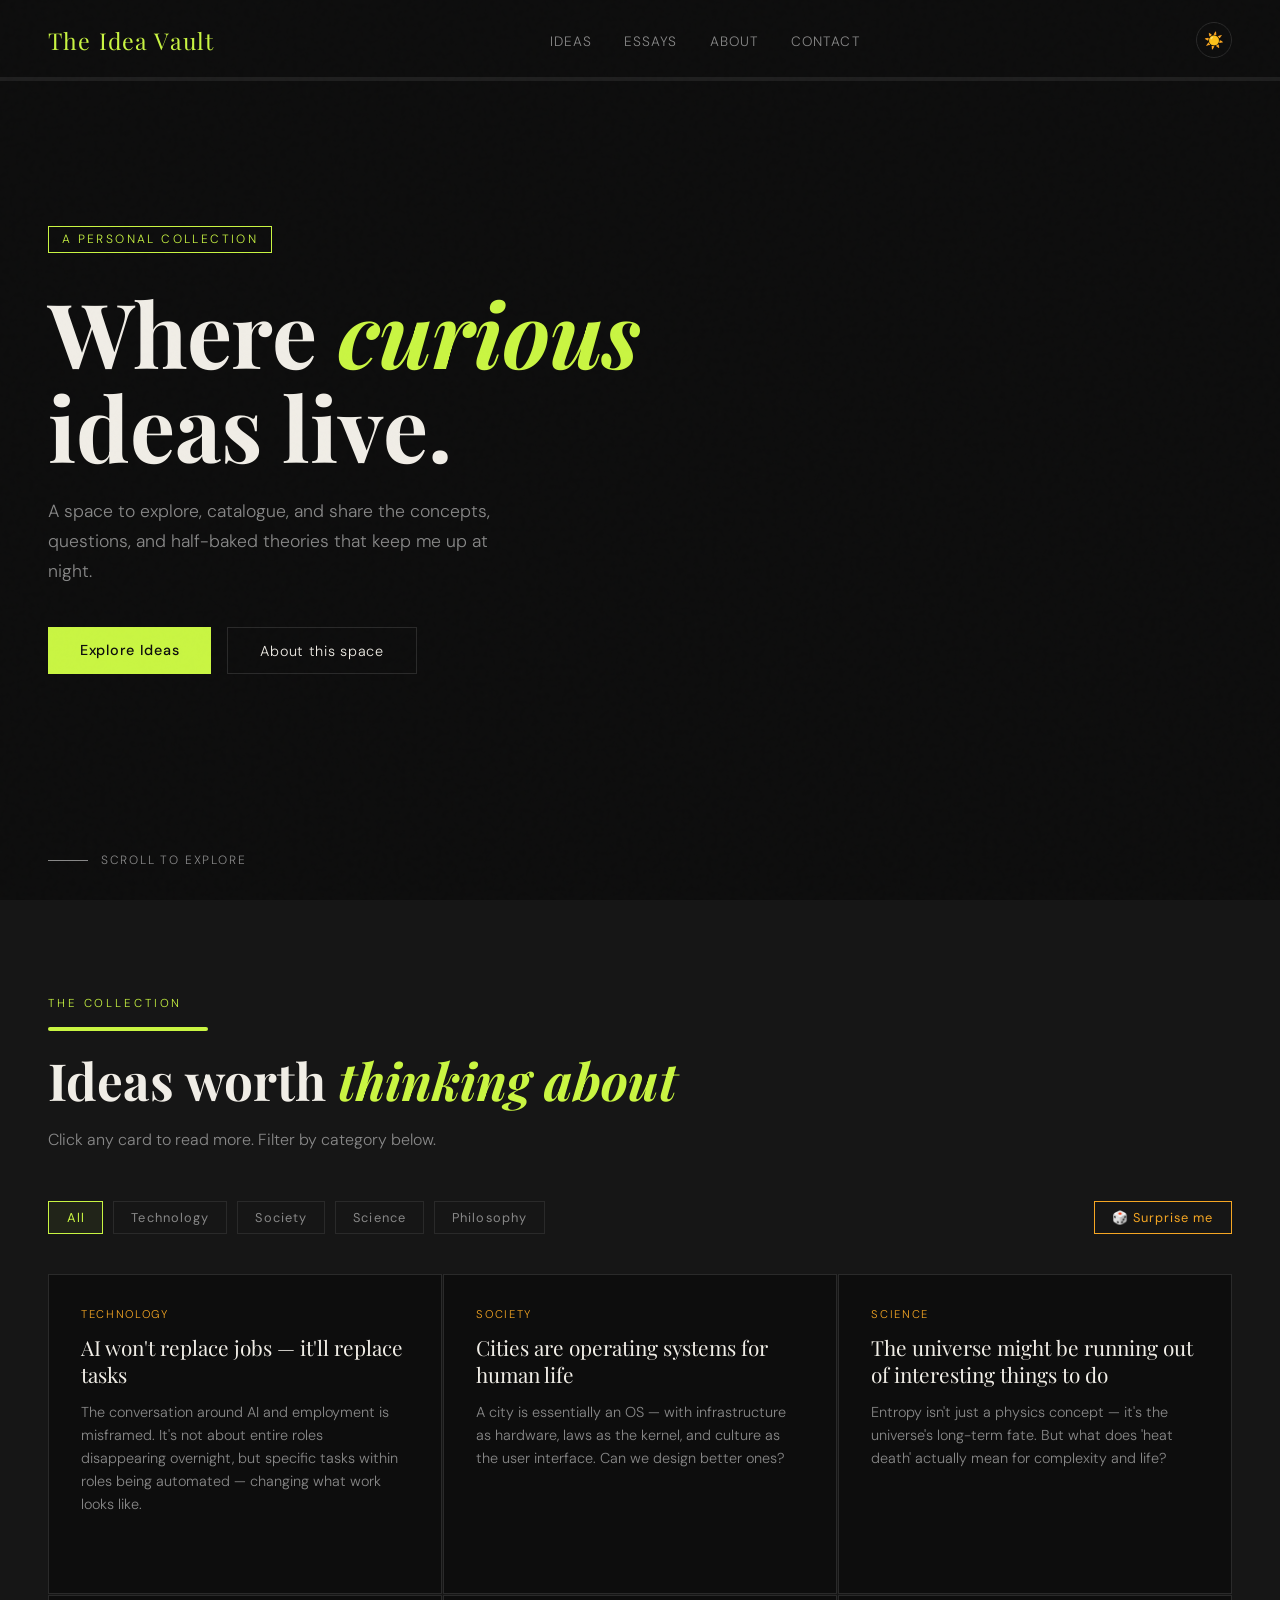
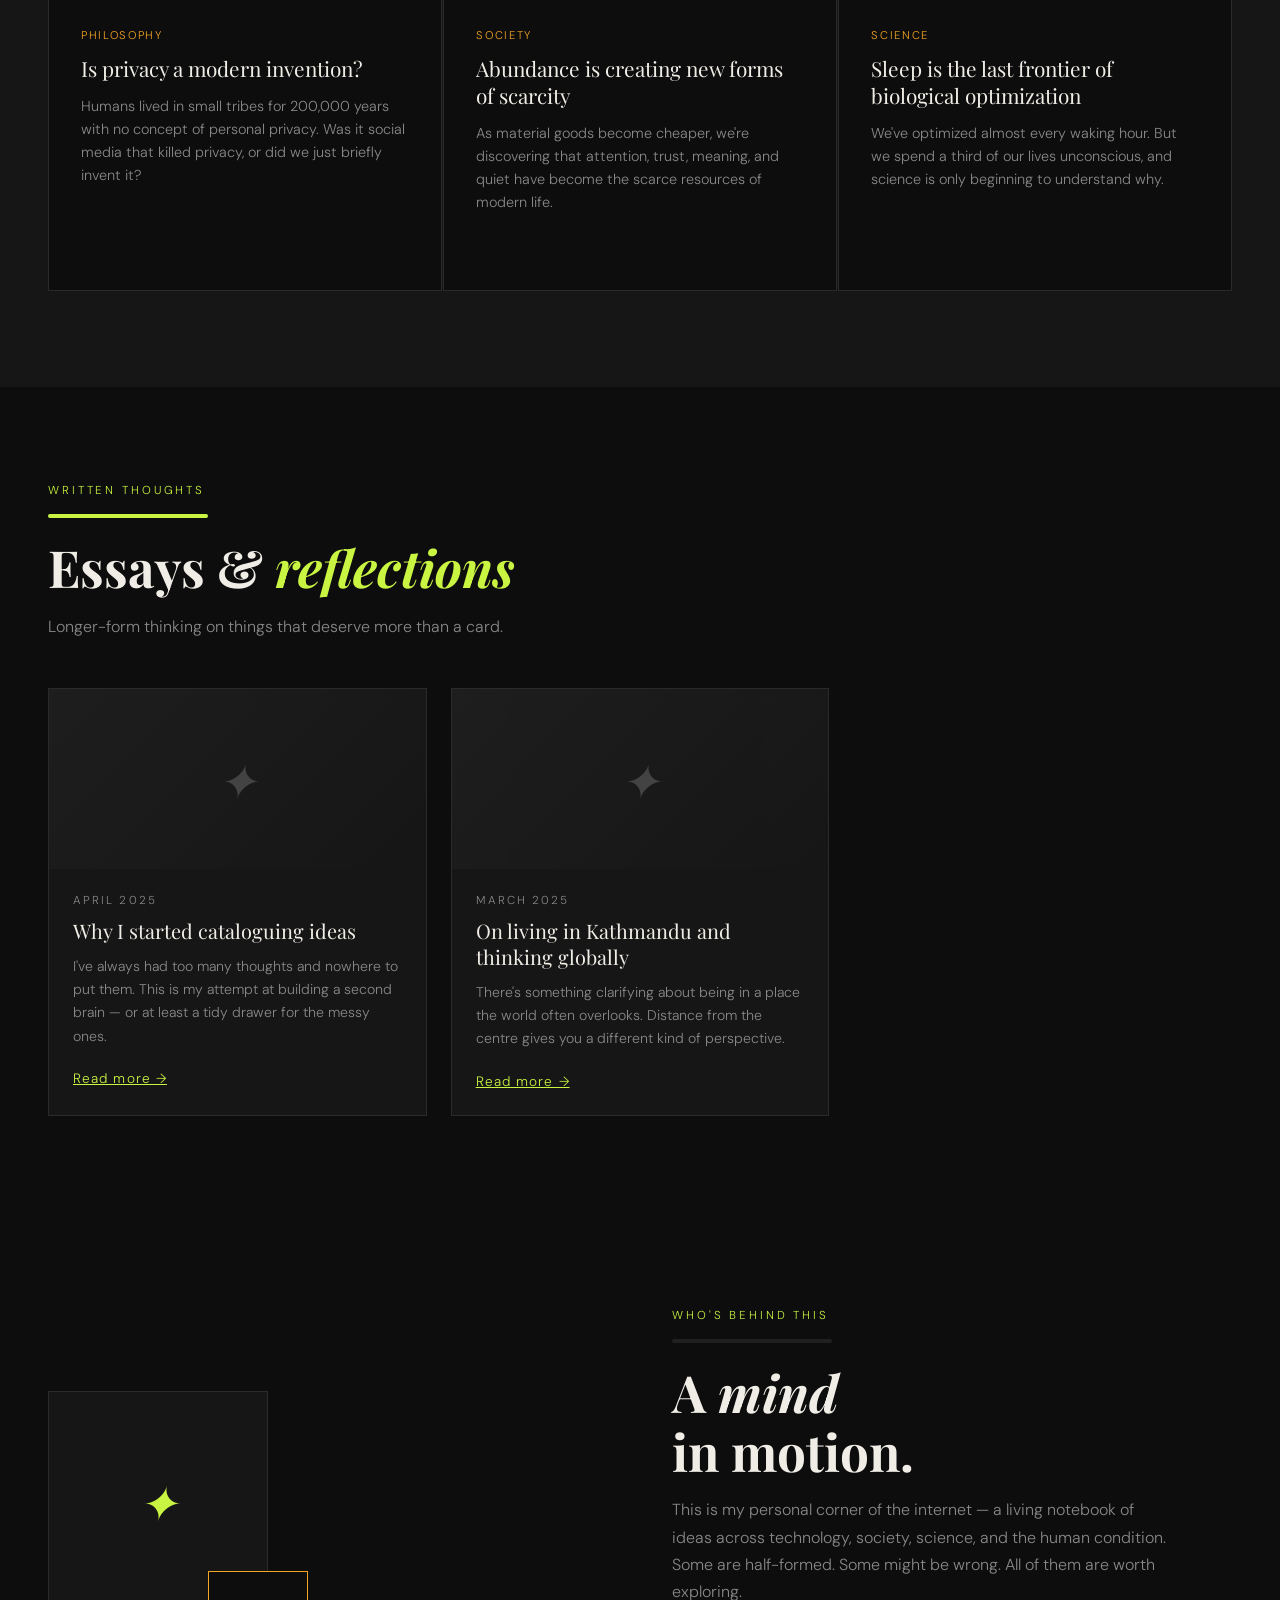
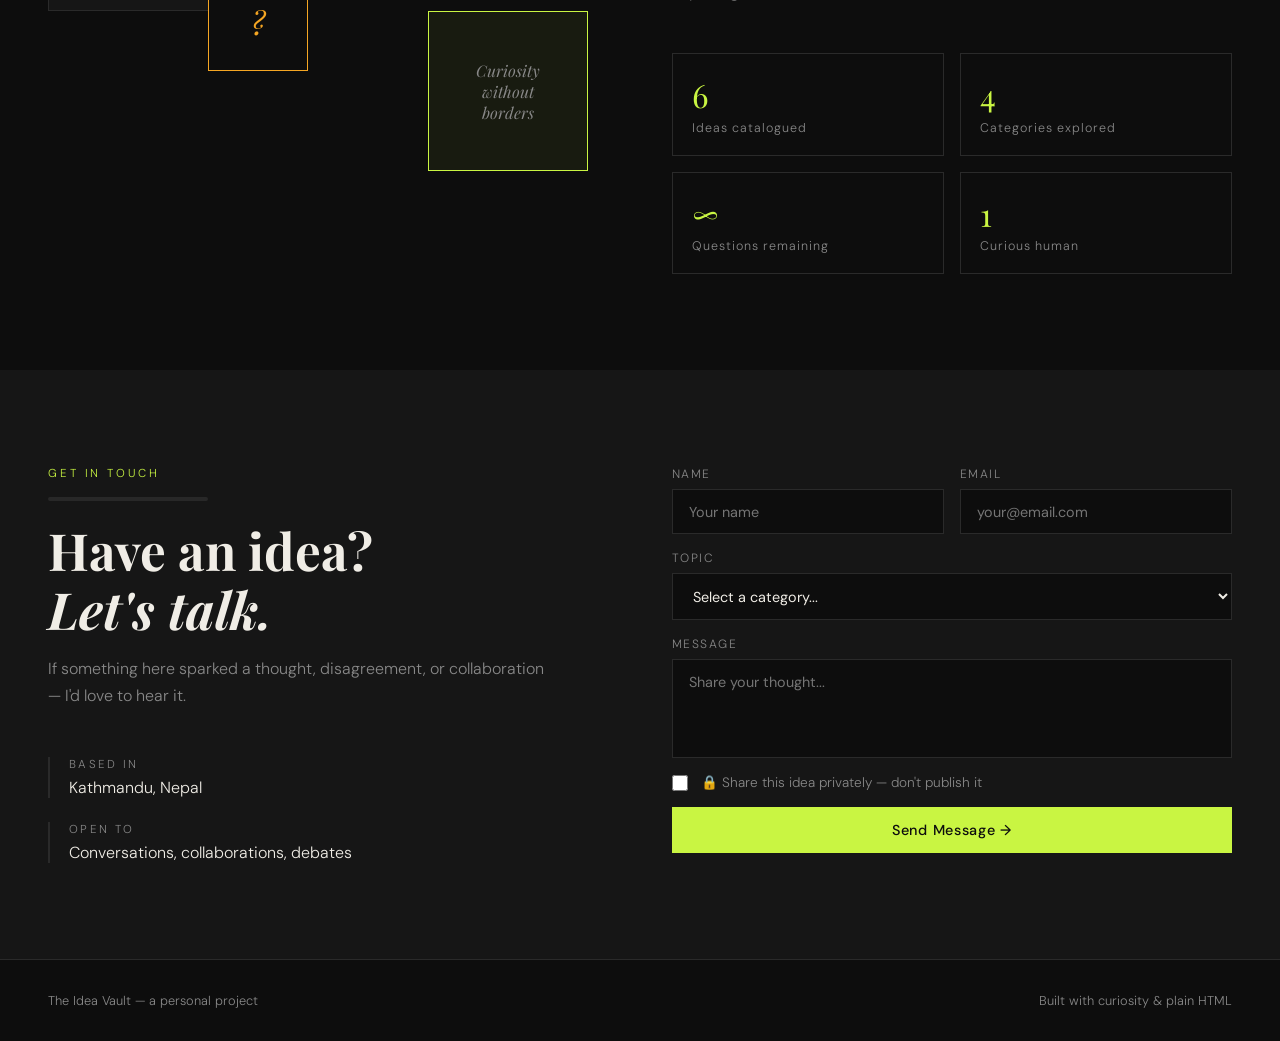
==== index.html @ b309ef4b "Fixed some design issues. Removing the large hero background text and tuning the essay page dark-mod" ====
<!DOCTYPE html>
<html lang="en">
<head>
  <meta charset="UTF-8" />
  <meta name="viewport" content="width=device-width, initial-scale=1.0"/>
  <title>The Idea Vault</title>
  <link href="https://fonts.googleapis.com/css2?family=Playfair+Display:ital,wght@0,700;1,400&family=DM+Sans:wght@300;400;500&display=swap" rel="stylesheet"/>
  <link rel="stylesheet" href="styles.css">
</head>
<body>

  <!-- NAV -->
  <nav id="navbar">
    <div class="nav-logo">The Idea Vault</div>
    <ul class="nav-links">
      <li><a href="#ideas">Ideas</a></li>
      <li><a href="#blog">Essays</a></li>
      <li><a href="#about">About</a></li>
      <li><a href="#contact">Contact</a></li>
    </ul>
    <button class="theme-toggle" id="themeToggle" title="Toggle dark/light mode">☀️</button>
    <div class="scroll-progress-bar">
      <div class="scroll-progress-fill" id="scrollProgressFill"></div>
    </div>
  </nav>

  <!-- HERO -->
  <section class="hero" id="home">
    <div class="hero-content">
      <div class="hero-tag reveal reveal-left">A personal collection</div>
      <h1 class="reveal reveal-left">Where <em>curious</em><br>ideas live.</h1>
      <p class="hero-sub reveal reveal-right">A space to explore, catalogue, and share the concepts, questions, and half-baked theories that keep me up at night.</p>
      <div class="hero-cta reveal reveal-right">
        <a href="#ideas" class="btn btn-primary">Explore Ideas</a>
        <a href="#about" class="btn btn-ghost">About this space</a>
      </div>
    </div>
    <div class="scroll-hint">
      <div class="scroll-line"></div>
      Scroll to explore
    </div>
  </section>

  <!-- IDEAS -->
  <section id="ideas">
    <p class="section-label reveal reveal-left">The Collection</p>
    <div class="section-progress"><div class="section-progress-fill"></div></div>
    <h2 class="section-title reveal reveal-right">Ideas worth <em style="font-style:italic;color:var(--accent)">thinking about</em></h2>
    <p class="section-sub reveal reveal-left">Click any card to read more. Filter by category below.</p>

    <div class="filter-bar reveal">
      <button class="filter-btn active" data-filter="all">All</button>
      <button class="filter-btn" data-filter="technology">Technology</button>
      <button class="filter-btn" data-filter="society">Society</button>
      <button class="filter-btn" data-filter="science">Science</button>
      <button class="filter-btn" data-filter="philosophy">Philosophy</button>
      <button class="filter-btn" id="randomBtn" onclick="openRandomIdea()" style="margin-left:auto;border-color:var(--accent2);color:var(--accent2);">🎲 Surprise me</button>
    </div>

    <div class="ideas-grid" id="ideasGrid">
      <!-- Cards injected by JS -->
    </div>
  </section>

  <!-- MODAL -->
  <div class="modal-overlay" id="modalOverlay">
    <div class="modal">
      <button class="modal-close" id="modalClose">✕</button>
      <div class="modal-tag" id="modalTag"></div>
      <div class="modal-title" id="modalTitle"></div>
      <div class="modal-body" id="modalBody"></div>
      <div class="rating-block rating-hidden">
        <div class="rating-header">
          <span>Your position</span>
          <span class="rating-value" id="ideaModalRatingLabel">Neutral</span>
        </div>
        <div class="rating-feedback-label">Rating feedback</div>
        <div class="slider-row">
          <span>Strongly Disagree</span>
          <span>Strongly Agree</span>
        </div>
        <div class="rating-controls">
          <input id="ideaModalRating" class="rating-slider" type="range" min="0" max="10" step="1" value="5" required />
          <button id="ideaRatingSubmit" type="button" class="btn btn-primary btn-small">Submit rating</button>
        </div>
        <input id="ideaModalEmail" class="rating-email" type="email" placeholder="Your email for notification (optional)" />
        <div class="rating-submit-message" id="ideaRatingSubmitMessage"></div>
      </div>
      <div class="modal-actions">
        <div class="modal-status" id="modalStatus"></div>
        <button class="share-btn" onclick="shareIdea()">↗ Share</button>
        <span class="share-copied" id="shareCopied">Link copied!</span>
      </div>
    </div>
  </div>

  <!-- ESSAYS / BLOG -->
  <section id="blog">
    <p class="section-label reveal reveal-left">Written thoughts</p>
    <div class="section-progress"><div class="section-progress-fill"></div></div>
    <h2 class="section-title reveal reveal-right">Essays &amp; <em style="font-style:italic;color:var(--accent)">reflections</em></h2>
    <p class="section-sub reveal reveal-left">Longer-form thinking on things that deserve more than a card.</p>

    <div class="essays-grid" id="essaysGrid">
      <!-- Essay cards are rendered by JS below. Add your essays to the `essays` array in the script. -->
    </div>
  </section>

  <!-- ESSAY FULL-READ OVERLAY -->
  <div class="essay-overlay" id="essayOverlay">
    <div class="essay-full">
      <button class="essay-full-close" id="essayClose">✕</button>
      <div class="essay-full-date" id="essayFullDate"></div>
      <div class="essay-full-title" id="essayFullTitle"></div>
      <div class="essay-full-body" id="essayFullBody"></div>
    </div>
  </div>

  <!-- ABOUT -->
  <section id="about">
    <div class="about-visual">
      <div class="about-box box1">✦</div>
      <div class="about-box box2">Curiosity<br>without<br>borders</div>
      <div class="about-box box3">?</div>
    </div>
    <div>
      <p class="section-label reveal reveal-left">Who's behind this</p>
      <div class="section-progress"><div class="section-progress-fill"></div></div>
      <h2 class="section-title reveal reveal-right">A <em style="font-style:italic">mind</em><br>in motion.</h2>
      <p class="section-sub reveal reveal-left">
        This is my personal corner of the internet — a living notebook of ideas across technology, society, science, and the human condition. Some are half-formed. Some might be wrong. All of them are worth exploring.
      </p>
      <div class="about-stats reveal reveal-right">
        <div class="stat">
          <div class="stat-num" id="ideaCount">6</div>
          <div class="stat-label">Ideas catalogued</div>
        </div>
        <div class="stat">
          <div class="stat-num">4</div>
          <div class="stat-label">Categories explored</div>
        </div>
        <div class="stat">
          <div class="stat-num">∞</div>
          <div class="stat-label">Questions remaining</div>
        </div>
        <div class="stat">
          <div class="stat-num">1</div>
          <div class="stat-label">Curious human</div>
        </div>
      </div>
    </div>
  </section>

  <!-- CONTACT -->
  <section id="contact">
    <div class="contact-wrap">
      <div>
        <p class="section-label reveal reveal-left">Get in touch</p>
        <div class="section-progress"><div class="section-progress-fill"></div></div>
        <h2 class="section-title reveal reveal-right">Have an idea?<br><em style="font-style:italic">Let's talk.</em></h2>
        <p class="section-sub reveal reveal-left">If something here sparked a thought, disagreement, or collaboration — I'd love to hear it.</p>
        <div class="contact-info reveal reveal-right">
          <div class="info-item">
            <div class="info-label">Based in</div>
            <div class="info-value">Kathmandu, Nepal</div>
          </div>
          <div class="info-item">
            <div class="info-label">Open to</div>
            <div class="info-value">Conversations, collaborations, debates</div>
          </div>
        </div>
      </div>
      <div class="reveal reveal-right">
        <form class="contact-form" id="contactForm">
          <div class="form-row">
            <div class="form-group">
              <label>Name</label>
              <input type="text" placeholder="Your name" id="fname"/>
            </div>
            <div class="form-group">
              <label>Email</label>
              <input type="email" placeholder="your@email.com" id="femail"/>
            </div>
          </div>
          <div class="form-group">
            <label>Topic</label>
            <select id="ftopic">
              <option value="">Select a category...</option>
              <option>Technology</option>
              <option>Society</option>
              <option>Science</option>
              <option>Philosophy</option>
              <option>Something else</option>
            </select>
          </div>
          <div class="form-group">
            <label>Message</label>
            <textarea rows="4" placeholder="Share your thought..." id="fmessage"></textarea>
          </div>
          <div class="form-group" style="flex-direction:row; align-items:center; gap:0.8rem;">
  <input type="checkbox" id="fprivate" style="width:16px;height:16px;accent-color:var(--accent);cursor:pointer;flex-shrink:0;">
  <label for="fprivate" style="text-transform:none;font-size:0.85rem;color:var(--muted);cursor:pointer;letter-spacing:0;">
    🔒 Share this idea privately — don't publish it
  </label>
</div>
<button type="submit" class="btn btn-primary">Send Message →</button>
          <div class="form-success" id="formSuccess">✓ Message received — I'll be in touch soon.</div>
        </form>
      </div>
    </div>
  </section>

  <!-- FOOTER -->
  <footer>
    <div>The Idea Vault — a personal project</div>
    <div>Built with curiosity &amp; plain HTML</div>
  </footer>

  <script>
    // ═══════════════════════════════════════════════════
    // ── IDEAS DATA ── Edit this to add/change your ideas!
    // ═══════════════════════════════════════════════════
    const ideas = [
      {
        title: "AI won't replace jobs — it'll replace tasks",
        category: "technology",
        tag: "Technology",
        desc: "The conversation around AI and employment is misframed. It's not about entire roles disappearing overnight, but specific tasks within roles being automated — changing what work looks like.",
        full: "We keep asking 'will AI take my job?' but that's the wrong question. History shows technology eliminates tasks, not jobs wholesale. The printing press didn't kill writers — it created the publishing industry. The real shift happening is that the cognitive tasks we once thought were exclusively human — pattern recognition, drafting, analysis — are now automatable. This means the value of distinctly human skills like judgment, ethics, creativity, and interpersonal trust will skyrocket. The future isn't human vs. machine. It's humans who know how to work with machines vs. those who don't.",
        status: "Actively thinking about this"
      },
      {
        title: "Cities are operating systems for human life",
        category: "society",
        tag: "Society",
        desc: "A city is essentially an OS — with infrastructure as hardware, laws as the kernel, and culture as the user interface. Can we design better ones?",
        full: "Think about it: a city has input/output systems (roads, water, power), processes running in the background (bureaucracy, economy), and a user interface that citizens interact with daily (public spaces, services, culture). Like software, cities can be forked — new cities built on different governance models. Like legacy code, old cities accumulate technical debt in the form of outdated infrastructure and laws. The most interesting urban experiments happening right now — charter cities, smart cities, 15-minute city planning — are essentially attempts to refactor the OS. What would a city built from scratch in 2025 look like?",
        status: "Half-formed idea"
      },
      {
        title: "The universe might be running out of interesting things to do",
        category: "science",
        tag: "Science",
        desc: "Entropy isn't just a physics concept — it's the universe's long-term fate. But what does 'heat death' actually mean for complexity and life?",
        full: "The second law of thermodynamics says entropy — disorder — always increases. Stars will burn out. Black holes will evaporate. Eventually, the universe reaches maximum entropy: heat death. A state of perfect, featureless equilibrium where nothing interesting can ever happen again. What's strange is that right now, we're in an extraordinarily rare pocket of low entropy — a temporary fluctuation that allows stars, planets, chemistry, biology, and consciousness to exist. We are the universe briefly organizing itself before the inevitable slide into disorder. That makes every moment of complexity — every thought, every conversation — cosmically improbable and precious.",
        status: "Mind still blown"
      },
      {
        title: "Is privacy a modern invention?",
        category: "philosophy",
        tag: "Philosophy",
        desc: "Humans lived in small tribes for 200,000 years with no concept of personal privacy. Was it social media that killed privacy, or did we just briefly invent it?",
        full: "For almost all of human evolutionary history, we lived in bands of 50–150 people. Everyone knew everything about everyone. There was no private space, no locked doors, no secret life. Privacy as we know it — a sphere of personal life shielded from others — is arguably a product of urbanization, the printing press, and Enlightenment philosophy. It peaked in the 20th century: your own room, unlisted phone numbers, sealed envelopes. Now the internet is pulling us back toward the tribal condition: everything visible, reputation public and permanent. Maybe the question isn't 'how do we protect privacy?' but 'did we ever really have it, and should we want it?'",
        status: "Open question"
      },
      {
        title: "Abundance is creating new forms of scarcity",
        category: "society",
        tag: "Society",
        desc: "As material goods become cheaper, we're discovering that attention, trust, meaning, and quiet have become the scarce resources of modern life.",
        full: "Capitalism is extraordinarily good at solving scarcity problems. Food, clothing, shelter, information — all dramatically cheaper and more accessible than a century ago. But abundance in one area creates scarcity in another. When everyone can publish, attention becomes scarce. When everyone is reachable, solitude becomes scarce. When information is infinite, wisdom and curation become scarce. When transactions are frictionless, trust becomes scarce. The most valuable things in modern life — deep focus, genuine human connection, trusted expertise, meaningful silence — are precisely the things our abundance economy has made rare. The luxuries of the future might be things we used to have for free.",
        status: "Ongoing observation"
      },
      {
        title: "Sleep is the last frontier of biological optimization",
        category: "science",
        tag: "Science",
        desc: "We've optimized almost every waking hour. But we spend a third of our lives unconscious, and science is only beginning to understand why.",
        full: "We've engineered nutrition, exercise, productivity, and social connection. But sleep remains stubbornly biological and un-hackable. We can't sleep in half the time. We can't bank it or loan it. Miss it and the consequences cascade through cognition, immune function, emotional regulation, and cellular repair. What's fascinating is how much happens during sleep: memories consolidate, the glymphatic system flushes neurotoxins, synaptic connections are pruned, creative connections are made. Some researchers believe dreaming is a kind of threat simulation or emotional processing. We're nowhere near understanding it fully — and yet it's the single behavior with the highest ROI for human performance. The most productive thing you might do today is go to bed on time.",
        status: "Personal experiment ongoing"
      }
    ];

    // ═══════════════════════════════════════════════════
    // ── ESSAYS DATA ── Add your essays here!
    //
    // HOW TO ADD AN ESSAY:
    // Copy one of the objects below, paste it after the last one
    // (before the closing ]; ), and fill in your content.
    //
    // - title: the title of your essay
    // - date: e.g. "May 2025"
    // - preview: 2-3 sentence teaser shown on the card
    // - image: path to an image file, or "" to skip it
    // - body: your full essay as HTML — use <p> for paragraphs,
    //         <h3> for subheadings, <blockquote> for quotes,
    //         <img src="..." alt="..."> for images inside the essay
    // ═══════════════════════════════════════════════════
    const essays = [
      {
        title: "Why I started cataloguing ideas",
        date: "April 2025",
        preview: "I've always had too many thoughts and nowhere to put them. This is my attempt at building a second brain — or at least a tidy drawer for the messy ones.",
        image: "",
        body: `
          <p>For as long as I can remember, ideas have arrived uninvited — in the shower, mid-conversation, at 2am when I should be sleeping. Most of them evaporated just as quickly. This website is my attempt to catch them before they do.</p>
          <p>The act of writing an idea down forces you to actually think it through. You can't hide behind vague intuitions when you have to put them into sentences. Some of my best-sounding ideas have collapsed the moment I tried to write them out. That's a feature, not a bug.</p>
          <blockquote>A thought unexpressed is a thought unexamined.</blockquote>
          <p>I don't know where this project goes. Maybe it becomes a real blog. Maybe it stays a personal vault. Either way, it feels good to finally have a place to put these things.</p>
        `
      },
      {
        title: "On living in Kathmandu and thinking globally",
        date: "March 2025",
        preview: "There's something clarifying about being in a place the world often overlooks. Distance from the centre gives you a different kind of perspective.",
        image: "",
        body: `
          <p>Kathmandu is one of those cities that doesn't make it into the global conversation very often — except when there's an earthquake, or a trekking disaster, or a political crisis. And yet it's one of the most intellectually alive places I've experienced.</p>
          <p>Living somewhere that exists at the margins of global discourse has made me think harder about what "global" even means. Whose ideas circulate? Whose don't? What gets lost when knowledge flows only in one direction?</p>
          <p>I don't have answers yet. But I think the question matters — especially now, when the internet was supposed to flatten everything and somehow hasn't.</p>
        `
      }
    ];

    function getRatingKey(type, index) {
      return `rating_${type}_${index}`;
    }

    function loadRating(type, index) {
      const value = localStorage.getItem(getRatingKey(type, index));
      return value === null ? 5 : Number(value);
    }

    function saveRating(type, index, value) {
      localStorage.setItem(getRatingKey(type, index), String(value));
    }

    function getRatingLabel(value) {
      const n = Number(value);
      if (n <= 1) return 'Strongly disagree';
      if (n <= 3) return 'Disagree';
      if (n <= 4) return 'Slightly disagree';
      if (n === 5) return 'Neutral';
      if (n <= 6) return 'Slightly agree';
      if (n <= 8) return 'Agree';
      return 'Strongly agree';
    }

    // ═══════════════════════════════════════════════════
    // ── RATING HELPERS ──
    // ═══════════════════════════════════════════════════
    function getRatingKey(type, index) {
      return `rating_${type}_${index}`;
    }

    function loadRating(type, index) {
      const value = localStorage.getItem(getRatingKey(type, index));
      return value === null ? 5 : Number(value);
    }

    function saveRating(type, index, value) {
      localStorage.setItem(getRatingKey(type, index), String(value));
    }

    function getRatingLabel(value) {
      const n = Number(value);
      if (n <= 1) return 'Strongly disagree';
      if (n <= 3) return 'Disagree';
      if (n <= 4) return 'Slightly disagree';
      if (n === 5) return 'Neutral';
      if (n <= 6) return 'Slightly agree';
      if (n <= 8) return 'Agree';
      return 'Strongly agree';
    }

    function initIdeaModalRating(index) {
      const input = document.getElementById('ideaModalRating');
      const label = document.getElementById('ideaModalRatingLabel');
      const emailInput = document.getElementById('ideaModalEmail');
      const submitMessage = document.getElementById('ideaRatingSubmitMessage');
      if (!input || !label) return;
      const rating = loadRating('idea', index);
      input.value = rating;
      label.textContent = getRatingLabel(rating);
      if (emailInput) emailInput.value = '';
      if (submitMessage) submitMessage.textContent = '';
      input.oninput = e => {
        const value = e.target.value;
        label.textContent = getRatingLabel(value);
        saveRating('idea', index, value);
      };
    }

    async function submitIdeaRating() {
      const emailInput = document.getElementById('ideaModalEmail');
      const ratingInput = document.getElementById('ideaModalRating');
      const submitMessage = document.getElementById('ideaRatingSubmitMessage');
      const submitBtn = document.getElementById('ideaRatingSubmit');
      if (!ratingInput || !submitBtn) return;

      const rating = ratingInput.value;
      if (rating === '' || rating === null || rating === undefined) {
        if (submitMessage) submitMessage.textContent = 'Please choose a rating before submitting.';
        submitBtn.textContent = 'Submit rating';
        submitBtn.disabled = false;
        return;
      }
      const label = getRatingLabel(rating);
      const ideaTitle = currentIdea?.title || 'Unknown idea';
      const ideaCategory = currentIdea?.category || 'Unknown';
      const email = emailInput?.value.trim() || '';

      submitBtn.textContent = 'Sending...';
      submitBtn.disabled = true;
      if (submitMessage) submitMessage.textContent = '';

      const formData = {
        email: email || 'no-reply@ideavault.com',
        _replyto: email || 'no-reply@ideavault.com',
        name: ideaTitle,
        topic: `Idea rating: ${ideaTitle}`,
        message: `Rating: ${rating} (${label})\nIdea: ${ideaTitle}\nCategory: ${ideaCategory}\nEmail: ${email || 'Not provided'}`,
        private: 'Rating submission from idea modal'
      };

      try {
        await fetch('https://formspree.io/f/mojrearv', {
          method: 'POST',
          headers: { 'Content-Type': 'application/json' },
          body: JSON.stringify(formData)
        });
        if (submitMessage) submitMessage.textContent = 'Rating sent — thank you!';
      } catch {
        if (submitMessage) submitMessage.textContent = 'Unable to send rating. Please try again.';
      }

      submitBtn.textContent = 'Submit rating';
      submitBtn.disabled = false;
    }

    document.getElementById('ideaRatingSubmit')?.addEventListener('click', submitIdeaRating);

    // ═══════════════════════════════════════════════════
    // ── RENDER IDEAS ──
    // ═══════════════════════════════════════════════════
    const grid = document.getElementById('ideasGrid');
    document.getElementById('ideaCount').textContent = ideas.length;

    ideas.forEach((idea, i) => {
      const card = document.createElement('div');
      card.className = 'idea-card reveal';
      card.dataset.category = idea.category;
      card.innerHTML = `
        <div class="card-tag">${idea.tag}</div>
        <div class="card-title">${idea.title}</div>
        <div class="card-desc">${idea.desc}</div>
        <div class="card-arrow">→</div>
      `;
      card.addEventListener('click', () => openModal(idea, i));
      grid.appendChild(card);
    });

    // ═══════════════════════════════════════════════════
    // ── FILTER ──
    // ═══════════════════════════════════════════════════
    document.querySelectorAll('.filter-btn').forEach(btn => {
      btn.addEventListener('click', () => {
        if (btn.id === 'randomBtn') return;
        document.querySelectorAll('.filter-btn').forEach(b => {
          if (b.id !== 'randomBtn') b.classList.remove('active');
        });
        btn.classList.add('active');
        const f = btn.dataset.filter;
        document.querySelectorAll('.idea-card').forEach(card => {
          card.classList.toggle('hidden', f !== 'all' && card.dataset.category !== f);
        });
      });
    });

    // ═══════════════════════════════════════════════════
    // ── 🎲 RANDOM IDEA ──
    // ═══════════════════════════════════════════════════
    function openRandomIdea() {
      const visibleCards = Array.from(document.querySelectorAll('.idea-card:not(.hidden)'));
      if (visibleCards.length === 0) return;
      const randomCard = visibleCards[Math.floor(Math.random() * visibleCards.length)];
      randomCard.scrollIntoView({ behavior: 'smooth', block: 'center' });
      setTimeout(() => randomCard.click(), 400);
    }

    // ═══════════════════════════════════════════════════
    // ── MODAL ──
    // ═══════════════════════════════════════════════════
    const overlay = document.getElementById('modalOverlay');
    let currentIdea = null;
    let currentIdeaIndex = null;

    function openModal(idea, index) {
      currentIdea = idea;
      currentIdeaIndex = index;
      document.getElementById('modalTag').textContent = idea.tag;
      document.getElementById('modalTitle').textContent = idea.title;
      document.getElementById('modalBody').textContent = idea.full;
      document.getElementById('modalStatus').textContent = idea.status;
      document.getElementById('shareCopied').classList.remove('visible');
      initIdeaModalRating(index);
      const ratingBlock = document.querySelector('.modal .rating-block');
      if (ratingBlock) ratingBlock.classList.remove('rating-hidden');
      overlay.classList.add('open');
      document.body.style.overflow = 'hidden';
    }
    function closeModal() {
      overlay.classList.remove('open');
      const ratingBlock = document.querySelector('.modal .rating-block');
      if (ratingBlock) ratingBlock.classList.add('rating-hidden');
      document.body.style.overflow = '';
      currentIdea = null;
      currentIdeaIndex = null;
    }
    document.getElementById('modalClose').addEventListener('click', closeModal);
    overlay.addEventListener('click', e => { if (e.target === overlay) closeModal(); });

    // ═══════════════════════════════════════════════════
    // ── 🔗 SHARE BUTTON ──
    // ═══════════════════════════════════════════════════
    function shareIdea() {
      const url = window.location.href.split('#')[0] + '#ideas';
      navigator.clipboard.writeText(url).then(() => {
        const msg = document.getElementById('shareCopied');
        msg.classList.add('visible');
        setTimeout(() => msg.classList.remove('visible'), 2500);
      });
    }

    // ═══════════════════════════════════════════════════
    // ── RENDER ESSAYS ──
    // ═══════════════════════════════════════════════════
    const essaysGrid = document.getElementById('essaysGrid');

    essays.forEach((essay, i) => {
      const card = document.createElement('div');
      card.className = 'essay-card reveal';
      const imgHtml = essay.image
        ? `<img src="${essay.image}" alt="${essay.title}" class="essay-card-img">`
        : `<div class="essay-card-img-placeholder">✦</div>`;
      card.innerHTML = `
        ${imgHtml}
        <div class="essay-card-body">
          <div class="essay-card-date">${essay.date}</div>
          <div class="essay-card-title">${essay.title}</div>
          <div class="essay-card-preview">${essay.preview}</div>
          <a href="essay.html?index=${i}" class="read-more-btn">Read more →</a>
        </div>
      `;
      essaysGrid.appendChild(card);
    });

    // ── ESSAY OPEN/CLOSE ──
    const essayOverlay = document.getElementById('essayOverlay');

    function openEssay(index) {
      const essay = essays[index];
      document.getElementById('essayFullDate').textContent = essay.date;
      document.getElementById('essayFullTitle').textContent = essay.title;
      document.getElementById('essayFullBody').innerHTML = essay.body;
      essayOverlay.classList.add('open');
      document.body.style.overflow = 'hidden';
      essayOverlay.scrollTop = 0;
    }
    function closeEssay() {
      essayOverlay.classList.remove('open');
      document.body.style.overflow = '';
    }
    document.getElementById('essayClose').addEventListener('click', closeEssay);
    essayOverlay.addEventListener('click', e => { if (e.target === essayOverlay) closeEssay(); });

    // ═══════════════════════════════════════════════════
    // ── 🌙 DARK / LIGHT MODE ──
    // ═══════════════════════════════════════════════════
    const themeToggle = document.getElementById('themeToggle');

    function applyTheme(isDark) {
      document.body.classList.toggle('light', !isDark);
      themeToggle.textContent = isDark ? '☀️' : '🌙';
    }

    themeToggle.addEventListener('click', () => {
      const isCurrentlyDark = !document.body.classList.contains('light');
      applyTheme(!isCurrentlyDark);
      localStorage.setItem('theme', isCurrentlyDark ? 'light' : 'dark');
    });

    // Restore saved preference on load
    const savedTheme = localStorage.getItem('theme');
    applyTheme(savedTheme !== 'light');

    // ═══════════════════════════════════════════════════
    // ── NAVBAR SCROLL ──
    // ═══════════════════════════════════════════════════
    const navbar = document.getElementById('navbar');
    window.addEventListener('scroll', () => {
      navbar.classList.toggle('scrolled', window.scrollY > 60);
    });

    // ═══════════════════════════════════════════════════
    // ── SCROLL PROGRESS & REVEAL ──
    // ═══════════════════════════════════════════════════
    const scrollProgressFill = document.getElementById('scrollProgressFill');
    const sectionElements = document.querySelectorAll('section');

    function updateScrollProgress() {
      if (!scrollProgressFill) return;
      const scrollTop = window.scrollY;
      const maxScroll = document.documentElement.scrollHeight - window.innerHeight;
      const percent = maxScroll > 0 ? (scrollTop / maxScroll) * 100 : 0;
      scrollProgressFill.style.width = `${percent}%`;
    }

    const revealObserver = new IntersectionObserver((entries) => {
      entries.forEach(e => {
        if (e.isIntersecting) {
          e.target.classList.add('visible');
          revealObserver.unobserve(e.target);
        }
      });
    }, { threshold: 0.12 });

    document.querySelectorAll('.reveal, .reveal-left, .reveal-right').forEach(el => revealObserver.observe(el));

    const sectionProgressObserver = new IntersectionObserver((entries) => {
      entries.forEach(entry => {
        const progressFill = entry.target.querySelector('.section-progress-fill');
        if (!progressFill) return;
        if (entry.isIntersecting) {
          progressFill.style.width = '100%';
        } else if (entry.intersectionRatio === 0) {
          progressFill.style.width = '0';
        }
      });
    }, { threshold: 0.2 });

    sectionElements.forEach(section => sectionProgressObserver.observe(section));
    updateScrollProgress();
    window.addEventListener('scroll', updateScrollProgress);

    // ── Observe essay cards added after DOMContentLoaded ──
    const essayCardObserver = new MutationObserver(() => {
      document.querySelectorAll('.essay-card.reveal:not(.observed)').forEach(el => {
        el.classList.add('observed');
        revealObserver.observe(el);
      });
    });
    essayCardObserver.observe(essaysGrid, { childList: true });

    // ── ESC key closes overlays ──
    document.addEventListener('keydown', e => {
      if (e.key === 'Escape') { closeModal(); closeEssay(); }
    });

    // ═══════════════════════════════════════════════════
    // ── CONTACT FORM ──
    // ═══════════════════════════════════════════════════
    document.getElementById('contactForm').addEventListener('submit', async function(e) {
      e.preventDefault();
      const name = document.getElementById('fname').value.trim();
      const email = document.getElementById('femail').value.trim();
      if (!name || !email) { alert('Please fill in your name and email.'); return; }

      const btn = this.querySelector('button[type="submit"]');
      btn.textContent = 'Sending...';
      btn.disabled = true;

      const formData = {
        name,
        email,
        topic: document.getElementById('ftopic').value,
        message: document.getElementById('fmessage').value,
        private: document.getElementById('fprivate').checked ? 'Yes — keep private' : 'No — can be shared'
      };

      try {
        await fetch('https://formspree.io/f/mojrearv', {
          method: 'POST',
          headers: { 'Content-Type': 'application/json' },
          body: JSON.stringify(formData)
        });
        document.getElementById('formSuccess').style.display = 'block';
        this.reset();
        setTimeout(() => document.getElementById('formSuccess').style.display = 'none', 5000);
      } catch {
        alert('Something went wrong. Please try again.');
      }

      btn.textContent = 'Send Message →';
      btn.disabled = false;
    });
  </script>

</body>
</html>
---- styles.css ----
/* styles.css
   Extracted from index.html */

*, *::before, *::after { box-sizing: border-box; margin: 0; padding: 0; }

:root {
  --bg: #0d0d0d;
  --surface: #161616;
  --border: #2a2a2a;
  --accent: #c9f542;
  --accent2: #f5a623;
  --text: #f0ede6;
  --muted: #888;
}

/* ── LIGHT MODE ── */
body.light {
  --bg: #f2efe8;
  --surface: #e8e2d7;
  --border: #d3c9ba;
  --accent: #6a7a2d;
  --accent2: #b27a14;
  --text: #27221c;
  --muted: #5e554d;
}
body.light .nav-logo { color: var(--accent); text-decoration: none; }
body.light nav.scrolled { background: rgba(242,239,232,0.9); }
body.light .idea-card:hover { background: #ebe5da; }
body.light .hero-bg-text { -webkit-text-stroke: 1px #d0ccbf; }
body.light .modal { background: var(--surface); }
body.light .modal-overlay { background: rgba(0,0,0,0.5); }

/* ── THEME TOGGLE BUTTON ── */
.theme-toggle {
  background: none;
  border: 1px solid var(--border);
  color: var(--muted);
  width: 36px; height: 36px;
  border-radius: 50%;
  cursor: pointer;
  font-size: 1rem;
  display: flex; align-items: center; justify-content: center;
  transition: border-color 0.2s, color 0.2s;
  flex-shrink: 0;
}
.theme-toggle:hover { border-color: var(--accent); color: var(--accent); }

html { scroll-behavior: smooth; }

body {
  background: var(--bg);
  color: var(--text);
  font-family: 'DM Sans', sans-serif;
  font-weight: 300;
  overflow-x: hidden;
}

body.essay-page-background {
  min-height: 100vh;
  background: linear-gradient(135deg, #11192d, #1f3a6a, #5c7db3);
  background-size: 400% 400%;
  animation: gradientShift 30s ease infinite;
  position: relative;
  color: var(--text);
}

body.essay-page-background::before {
  content: '';
  position: fixed;
  inset: 0;
  background: rgba(11, 18, 34, 0.5);
  pointer-events: none;
}

body.essay-page-background.light {
  background: linear-gradient(135deg, #eef3f8, #d9e3eb, #c2d3de);
}

body.essay-page-background.light::before {
  background: rgba(255, 255, 255, 0.72);
}

body.essay-page-background:not(.light) .essay-page {
  background: rgba(11, 18, 32, 0.92);
  border-color: rgba(255, 255, 255, 0.08);
  box-shadow: 0 40px 120px rgba(0, 0, 0, 0.48);
}

body.essay-page-background:not(.light) .essay-page h1,
body.essay-page-background:not(.light) .essay-page p,
body.essay-page-background:not(.light) .essay-page .essay-full-date,
body.essay-page-background:not(.light) .essay-page blockquote,
body.essay-page-background:not(.light) .essay-page .related-essays p,
body.essay-page-background:not(.light) .essay-page .related-essays-grid .essay-card-title {
  color: #ebebeb;
}

body.essay-page-background:not(.light) .essay-page blockquote {
  color: rgba(255,255,255,0.78);
  border-color: rgba(255,255,255,0.14);
}

@keyframes gradientShift {
  0% { background-position: 0% 40%; }
  50% { background-position: 100% 60%; }
  100% { background-position: 0% 40%; }
}

/* ── NOISE OVERLAY ── */
body::before {
  content: '';
  position: fixed;
  inset: 0;
  background-image: url("data:image/svg+xml,%3Csvg viewBox='0 0 200 200' xmlns='http://www.w3.org/2000/svg'%3E%3Cfilter id='n'%3E%3CfeTurbulence type='fractalNoise' baseFrequency='0.75' numOctaves='4' stitchTiles='stitch'/%3E%3C/filter%3E%3Crect width='100%25' height='100%25' filter='url(%23n)' opacity='0.04'/%3E%3C/svg%3E");
  pointer-events: none;
  z-index: 999;
  opacity: 0.4;
}

/* ── NAV ── */
nav {
  position: fixed;
  top: 0; left: 0; right: 0;
  z-index: 100;
  display: flex;
  justify-content: space-between;
  align-items: center;
  padding: 1.4rem 3rem;
  border-bottom: 1px solid transparent;
  transition: border-color 0.3s, background 0.3s;
}
nav.scrolled {
  background: rgba(13,13,13,0.85);
  backdrop-filter: blur(12px);
  border-color: var(--border);
}
.scroll-progress-bar {
  position: absolute;
  left: 0;
  right: 0;
  bottom: 0;
  height: 4px;
  background: rgba(255,255,255,0.08);
  overflow: hidden;
}
.scroll-progress-fill {
  width: 0;
  height: 100%;
  background: linear-gradient(90deg, var(--accent), var(--accent2));
  transition: width 0.2s ease;
}
.nav-logo {
  font-family: 'Playfair Display', serif;
  font-size: 1.45rem;
  letter-spacing: 0.05em;
  color: var(--accent);
  text-decoration: none;
}
.nav-links { display: flex; gap: 2rem; list-style: none; }
.nav-links a {
  color: var(--muted);
  text-decoration: none;
  font-size: 0.85rem;
  letter-spacing: 0.08em;
  text-transform: uppercase;
  transition: color 0.2s;
}
.nav-links a:hover { color: var(--text); }

/* ── HERO ── */
.hero {
  min-height: 100vh;
  display: flex;
  flex-direction: column;
  justify-content: center;
  padding: 0 3rem;
  position: relative;
  overflow: hidden;
}
.hero-bg-text {
  position: absolute;
  top: 50%;
  left: 50%;
  transform: translate(-50%, -50%);
  font-family: 'Playfair Display', serif;
  font-size: clamp(8rem, 20vw, 20rem);
  font-style: italic;
  color: transparent;
  -webkit-text-stroke: 1px #1e1e1e;
  white-space: nowrap;
  pointer-events: none;
  user-select: none;
}
.hero-content { position: relative; max-width: 800px; }
.hero-tag {
  display: inline-block;
  font-size: 0.75rem;
  letter-spacing: 0.2em;
  text-transform: uppercase;
  color: var(--accent);
  border: 1px solid var(--accent);
  padding: 0.3rem 0.8rem;
  margin-bottom: 2rem;
  opacity: 0;
  animation: fadeUp 0.8s 0.2s forwards;
}
h1 {
  font-family: 'Playfair Display', serif;
  font-size: clamp(3rem, 7vw, 6rem);
  line-height: 1.05;
  font-weight: 700;
  opacity: 0;
  animation: fadeUp 0.8s 0.4s forwards;
}
h1 em {
  font-style: italic;
  color: var(--accent);
}
.hero-sub {
  margin-top: 1.5rem;
  font-size: 1.1rem;
  color: var(--muted);
  max-width: 480px;
  line-height: 1.7;
  opacity: 0;
  animation: fadeUp 0.8s 0.6s forwards;
}
.hero-cta {
  margin-top: 2.5rem;
  display: flex;
  gap: 1rem;
  flex-wrap: wrap;
  opacity: 0;
  animation: fadeUp 0.8s 0.8s forwards;
}
.btn {
  padding: 0.85rem 2rem;
  font-family: 'DM Sans', sans-serif;
  font-size: 0.9rem;
  letter-spacing: 0.05em;
  cursor: pointer;
  border: none;
  text-decoration: none;
  display: inline-block;
  transition: transform 0.2s, box-shadow 0.2s;
}
.btn:hover { transform: translateY(-2px); }
.btn-primary {
  background: var(--accent);
  color: #0d0d0d;
  font-weight: 500;
}
.btn-primary:hover { box-shadow: 0 8px 30px rgba(201,245,66,0.3); }
.btn-ghost {
  background: transparent;
  color: var(--text);
  border: 1px solid var(--border);
}
.btn-ghost:hover { border-color: var(--text); }

/* ── SCROLL INDICATOR ── */
.scroll-hint {
  position: absolute;
  bottom: 2rem;
  left: 3rem;
  display: flex;
  align-items: center;
  gap: 0.8rem;
  font-size: 0.75rem;
  letter-spacing: 0.15em;
  text-transform: uppercase;
  color: var(--muted);
  opacity: 0;
  animation: fadeUp 1s 1.2s forwards;
}
.scroll-line {
  width: 40px;
  height: 1px;
  background: var(--muted);
  position: relative;
  overflow: hidden;
}
.scroll-line::after {
  content: '';
  position: absolute;
  left: -100%;
  top: 0;
  width: 100%;
  height: 100%;
  background: var(--accent);
  animation: lineMove 2s 1.5s infinite;
}

/* ── SECTION BASE ── */
section { padding: 6rem 3rem; }
.essay-page {
  max-width: 980px;
  margin: 0 auto;
  padding: 4rem 3rem 3rem;
  background: rgba(15, 24, 44, 0.84);
  border: 1px solid rgba(255, 255, 255, 0.08);
  border-radius: 2rem;
  box-shadow: 0 40px 100px rgba(0, 0, 0, 0.32);
  backdrop-filter: blur(20px);
  position: relative;
  z-index: 1;
}
body.light .essay-page {
  background: rgba(255, 255, 255, 0.92);
  border-color: rgba(34, 34, 34, 0.08);
  box-shadow: 0 40px 100px rgba(0, 0, 0, 0.12);
}
.essay-page h1,
.essay-page p,
.essay-page .essay-full-date,
.essay-page blockquote {
  color: var(--text);
}
body.light .essay-page h1,
body.light .essay-page p,
body.light .essay-page .essay-full-date,
body.light .essay-page blockquote {
  color: #2e2e2e;
}
.section-label {
  font-size: 0.72rem;
  letter-spacing: 0.25em;
  text-transform: uppercase;
  color: var(--accent);
  margin-bottom: 1rem;
}
.section-title {
  font-family: 'Playfair Display', serif;
  font-size: clamp(2rem, 4vw, 3.2rem);
  line-height: 1.15;
  margin-bottom: 1rem;
}
.section-sub {
  color: var(--muted);
  font-size: 1rem;
  line-height: 1.7;
  max-width: 500px;
  margin-bottom: 3rem;
}

/* ── IDEAS GRID ── */
#ideas { background: var(--surface); }
.filter-bar {
  display: flex;
  gap: 0.6rem;
  flex-wrap: wrap;
  margin-bottom: 2.5rem;
}
.filter-btn {
  padding: 0.45rem 1.1rem;
  font-size: 0.8rem;
  letter-spacing: 0.08em;
  border: 1px solid var(--border);
  background: transparent;
  color: var(--muted);
  cursor: pointer;
  transition: all 0.2s;
  font-family: 'DM Sans', sans-serif;
}
.filter-btn:hover, .filter-btn.active {
  border-color: var(--accent);
  color: var(--accent);
  background: rgba(201,245,66,0.06);
}
.ideas-grid {
  display: grid;
  grid-template-columns: repeat(auto-fill, minmax(300px, 1fr));
  gap: 1.5px;
}
.idea-card {
  background: var(--bg);
  padding: 2rem;
  cursor: pointer;
  border: 1px solid var(--border);
  transition: all 0.3s;
  position: relative;
  overflow: hidden;
}
.idea-card::before {
  content: '';
  position: absolute;
  top: 0; left: 0;
  width: 3px;
  height: 0;
  background: var(--accent);
  transition: height 0.3s;
}
.idea-card:hover::before { height: 100%; }
.idea-card:hover {
  background: #111;
  transform: translateY(-2px);
  box-shadow: 0 20px 40px rgba(0,0,0,0.4);
}
.idea-card.hidden { display: none; }
.card-tag {
  font-size: 0.7rem;
  letter-spacing: 0.15em;
  text-transform: uppercase;
  color: var(--accent2);
  margin-bottom: 0.8rem;
}
.card-title {
  font-family: 'Playfair Display', serif;
  font-size: 1.3rem;
  margin-bottom: 0.8rem;
  line-height: 1.3;
}
.card-desc {
  font-size: 0.9rem;
  color: var(--muted);
  line-height: 1.6;
}
.card-arrow {
  margin-top: 1.2rem;
  font-size: 1.2rem;
  color: var(--accent);
  opacity: 0;
  transform: translateX(-8px);
  transition: all 0.3s;
}
.idea-card:hover .card-arrow {
  opacity: 1;
  transform: translateX(0);
}
.rating-block {
  margin-top: 1.5rem;
  padding-top: 1.5rem;
  border-top: 1px solid var(--border);
  opacity: 1;
  transform: translateY(0);
  transition: opacity 0.25s ease, transform 0.25s ease;
}
.rating-block.rating-hidden {
  opacity: 0;
  transform: translateY(12px);
  pointer-events: none;
}
.rating-header {
  display: flex;
  justify-content: space-between;
  align-items: center;
  gap: 1rem;
  font-size: 0.88rem;
  color: var(--muted);
  margin-bottom: 0.9rem;
}
.rating-header .rating-value {
  color: var(--text);
  font-weight: 600;
}
.slider-row {
  display: grid;
  gap: 0.75rem;
}
.rating-controls {
  display: flex;
  gap: 0.9rem;
  align-items: center;
  flex-wrap: wrap;
  margin-top: 0.9rem;
}
.rating-feedback-label {
  font-size: 0.8rem;
  text-transform: uppercase;
  letter-spacing: 0.12em;
  color: var(--muted);
  margin-bottom: 0.7rem;
}
.rating-controls .rating-slider {
  flex: 1;
  min-width: 220px;
}
.btn-small {
  padding: 0.85rem 1rem;
  font-size: 0.82rem;
  white-space: nowrap;
}
.rating-email {
  width: 100%;
  margin-top: 0.9rem;
  border: 1px solid var(--border);
  border-radius: 0.9rem;
  background: var(--surface);
  color: var(--text);
  padding: 0.95rem 1rem;
  font-size: 0.9rem;
}
.rating-submit-message {
  margin-top: 0.75rem;
  font-size: 0.85rem;
  color: var(--muted);
}
.slider-row span {
  display: block;
  font-size: 0.72rem;
  letter-spacing: 0.08em;
  text-transform: uppercase;
  color: var(--muted);
}
.rating-slider {
  width: 100%;
  accent-color: var(--accent);
  cursor: pointer;
}
.rating-slider::-webkit-slider-thumb {
  -webkit-appearance: none;
  appearance: none;
  width: 18px;
  height: 18px;
  border-radius: 50%;
  background: var(--accent);
  border: 2px solid #111;
}
.rating-slider::-webkit-slider-runnable-track {
  height: 6px;
  border-radius: 999px;
  background: rgba(255,255,255,0.12);
}
.rating-slider::-moz-range-thumb {
  width: 18px;
  height: 18px;
  border-radius: 50%;
  background: var(--accent);
  border: 2px solid #111;
}
.rating-slider::-moz-range-track {
  height: 6px;
  border-radius: 999px;
  background: rgba(255,255,255,0.12);
}

/* ── MODAL ── */
.modal-overlay {
  position: fixed;
  inset: 0;
  background: rgba(0,0,0,0.8);
  backdrop-filter: blur(8px);
  z-index: 500;
  display: flex;
  align-items: center;
  justify-content: center;
  padding: 2rem;
  opacity: 0;
  pointer-events: none;
  transition: opacity 0.3s;
}
.modal-overlay.open {
  opacity: 1;
  pointer-events: all;
}
.modal {
  background: var(--surface);
  border: 1px solid var(--border);
  max-width: 560px;
  width: 100%;
  padding: 2.5rem;
  position: relative;
  transform: translateY(20px);
  transition: transform 0.3s;
}
.modal-overlay.open .modal { transform: translateY(0); }
.modal-close {
  position: absolute;
  top: 1.2rem; right: 1.5rem;
  background: none;
  border: none;
  color: var(--muted);
  font-size: 1.4rem;
  cursor: pointer;
  transition: color 0.2s;
}
.modal-close:hover { color: var(--text); }
.modal-tag {
  font-size: 0.7rem;
  letter-spacing: 0.2em;
  text-transform: uppercase;
  color: var(--accent2);
  margin-bottom: 0.8rem;
}
.modal-title {
  font-family: 'Playfair Display', serif;
  font-size: 1.8rem;
  margin-bottom: 1rem;
}
.modal-body {
  color: var(--muted);
  line-height: 1.75;
  font-size: 0.95rem;
}
.modal-status {
  margin-top: 1.5rem;
  display: inline-block;
  padding: 0.3rem 0.9rem;
  font-size: 0.75rem;
  letter-spacing: 0.1em;
  text-transform: uppercase;
  border: 1px solid var(--border);
  color: var(--muted);
}

/* ── MODAL SHARE ── */
.modal-actions {
  display: flex;
  align-items: center;
  gap: 1rem;
  margin-top: 1.5rem;
  flex-wrap: wrap;
}
.share-btn {
  background: none;
  border: 1px solid var(--border);
  color: var(--muted);
  padding: 0.3rem 0.9rem;
  font-size: 0.75rem;
  letter-spacing: 0.1em;
  text-transform: uppercase;
  cursor: pointer;
  font-family: 'DM Sans', sans-serif;
  transition: all 0.2s;
}
.share-btn:hover { border-color: var(--accent); color: var(--accent); }
.share-copied {
  font-size: 0.75rem;
  color: var(--accent);
  opacity: 0;
  transition: opacity 0.3s;
  letter-spacing: 0.05em;
}
.share-copied.visible { opacity: 1; }

.section-progress {
  width: 100%;
  max-width: 160px;
  height: 4px;
  background: rgba(255,255,255,0.08);
  border-radius: 999px;
  overflow: hidden;
  margin-bottom: 1.25rem;
}
.section-progress-fill {
  width: 0;
  height: 100%;
  background: var(--accent);
  transition: width 0.7s ease;
}

/* ── BLOG / ESSAYS SECTION ── */
#blog { background: var(--bg); }
.essays-grid {
  display: grid;
  grid-template-columns: repeat(auto-fill, minmax(300px, 1fr));
  gap: 1.5rem;
  margin-top: 1rem;
}
.related-essays {
  margin-top: 2.5rem;
}
.related-essays-grid {
  display: grid;
  grid-template-columns: repeat(auto-fit, minmax(240px, 1fr));
  gap: 1rem;
  margin-top: 1rem;
}
.related-essays-grid .essay-card {
  min-height: 220px;
}
.related-essays-grid .essay-card img,
.related-essays-grid .essay-card .essay-card-img-placeholder {
  height: 150px;
}
.related-essays-grid .essay-card {
  display: block;
  text-decoration: none;
  color: inherit;
  border: 1px solid rgba(255,255,255,0.08);
  background: rgba(255,255,255,0.03);
  transition: transform 0.35s, box-shadow 0.35s, border-color 0.35s, background 0.35s;
}
.related-essays-grid .essay-card:hover {
  transform: translateY(-4px);
  box-shadow: 0 20px 50px rgba(0,0,0,0.35);
  border-color: rgba(201,245,66,0.45);
  background: rgba(255,255,255,0.05);
}
.related-essays-grid .essay-card .essay-card-body {
  padding: 1.5rem;
}
.related-essays-grid .essay-card-title {
  font-size: 1.05rem;
}
.essay-card {
  border: 1px solid var(--border);
  background: var(--surface);
  overflow: hidden;
  transition: transform 0.3s, box-shadow 0.3s;
  position: relative;
}
.essay-card:hover {
  transform: translateY(-3px);
  box-shadow: 0 20px 40px rgba(0,0,0,0.35);
}
.essay-rating {
  margin-top: 2rem;
  padding-top: 1.5rem;
  border-top: 1px solid var(--border);
  max-width: 780px;
}
.essay-rating .rating-feedback-label {
  font-size: 0.78rem;
  letter-spacing: 0.12em;
  color: var(--muted);
  margin-bottom: 0.9rem;
}
.essay-rating .rating-controls {
  display: flex;
  gap: 1rem;
  align-items: center;
  flex-wrap: wrap;
  margin-top: 0.9rem;
}
.essay-rating .rating-controls .rating-slider {
  flex: 1;
  min-width: 220px;
}
.essay-rating .rating-email {
  width: 100%;
  margin-top: 1rem;
  border-radius: 1rem;
  border: 1px solid var(--border);
  padding: 0.95rem 1rem;
  color: var(--text);
  background: rgba(255,255,255,0.08);
}
body.light .essay-rating .rating-email {
  color: #333;
  background: rgba(255,255,255,0.94);
}
.essay-rating .rating-submit-message {
  margin-top: 0.75rem;
  font-size: 0.85rem;
  color: var(--muted);
}
.essay-card-img {
  width: 100%;
  height: 180px;
  object-fit: cover;
  display: block;
  background: var(--border);
}
.essay-card-img-placeholder {
  width: 100%;
  height: 180px;
  background: linear-gradient(135deg, var(--border) 0%, var(--surface) 100%);
  display: flex;
  align-items: center;
  justify-content: center;
  font-family: 'Playfair Display', serif;
  font-size: 3rem;
  font-style: italic;
  color: var(--muted);
  opacity: 0.4;
}
.essay-card-body { padding: 1.5rem; }
.essay-card-date {
  font-size: 0.72rem;
  letter-spacing: 0.18em;
  text-transform: uppercase;
  color: var(--muted);
  margin-bottom: 0.6rem;
}
.essay-card-title {
  font-family: 'Playfair Display', serif;
  font-size: 1.25rem;
  line-height: 1.3;
  margin-bottom: 0.7rem;
  color: var(--text);
}
.essay-card-preview {
  font-size: 0.88rem;
  color: var(--muted);
  line-height: 1.65;
  margin-bottom: 1.2rem;
}
.read-more-btn {
  background: none;
  border: none;
  color: var(--accent);
  font-family: 'DM Sans', sans-serif;
  font-size: 0.85rem;
  letter-spacing: 0.08em;
  cursor: pointer;
  padding: 0;
  display: inline-flex;
  align-items: center;
  gap: 0.4rem;
  transition: gap 0.2s;
}
.read-more-btn:hover { gap: 0.7rem; }

/* ── ESSAY FULL-READ OVERLAY ── */
.essay-overlay {
  position: fixed;
  inset: 0;
  background: rgba(0,0,0,0.85);
  backdrop-filter: blur(10px);
  z-index: 600;
  display: flex;
  align-items: flex-start;
  justify-content: center;
  padding: 2rem;
  opacity: 0;
  pointer-events: none;
  transition: opacity 0.3s;
  overflow-y: auto;
}
.essay-overlay.open { opacity: 1; pointer-events: all; }
.essay-full {
  background: var(--surface);
  border: 1px solid var(--border);
  max-width: 700px;
  width: 100%;
  padding: 3rem;
  position: relative;
  transform: translateY(20px);
  transition: transform 0.3s;
  margin: auto;
}
.essay-overlay.open .essay-full { transform: translateY(0); }
.essay-full-close {
  position: absolute;
  top: 1.2rem; right: 1.5rem;
  background: none;
  border: none;
  color: var(--muted);
  font-size: 1.4rem;
  cursor: pointer;
  transition: color 0.2s;
}
.essay-full-close:hover { color: var(--text); }
.essay-full img,
.essay-full-img {
  width: 100%;
  border-radius: 16px;
  margin: 2rem 0;
  display: block;
  box-shadow: 0 28px 80px rgba(0,0,0,0.35);
}
.essay-full-date {
  font-size: 0.72rem;
  letter-spacing: 0.18em;
  text-transform: uppercase;
  color: var(--muted);
  margin-bottom: 0.8rem;
}
.essay-full-title {
  font-family: 'Playfair Display', serif;
  font-size: clamp(1.6rem, 3vw, 2.4rem);
  line-height: 1.2;
  margin-bottom: 1.5rem;
}
.essay-full-body {
  font-size: 1rem;
  line-height: 1.85;
  color: var(--muted);
}
.essay-full-body p { margin-bottom: 1.2rem; }
.essay-full-body h3 {
  font-family: 'Playfair Display', serif;
  font-size: 1.3rem;
  color: var(--text);
  margin: 2rem 0 0.8rem;
}
.essay-full-body blockquote {
  border-left: 2px solid var(--accent);
  padding-left: 1.2rem;
  margin: 1.5rem 0;
  font-style: italic;
  color: var(--text);
}
#about {
  display: grid;
  grid-template-columns: 1fr 1fr;
  gap: 4rem;
  align-items: center;
}
.about-visual {
  position: relative;
  height: 400px;
}
.about-box {
  position: absolute;
  border: 1px solid var(--border);
  display: flex;
  align-items: center;
  justify-content: center;
  font-family: 'Playfair Display', serif;
  font-style: italic;
}
.box1 {
  width: 220px; height: 220px;
  top: 0; left: 0;
  background: var(--surface);
  font-size: 3rem;
  color: var(--accent);
}
.box2 {
  width: 160px; height: 160px;
  bottom: 20px; right: 20px;
  background: rgba(201,245,66,0.06);
  border-color: var(--accent);
  font-size: 1rem;
  color: var(--muted);
  text-align: center;
  padding: 1rem;
}
.box3 {
  width: 100px; height: 100px;
  top: 180px; left: 160px;
  background: var(--bg);
  border-color: var(--accent2);
  font-size: 2rem;
  color: var(--accent2);
}
.about-stats {
  display: grid;
  grid-template-columns: 1fr 1fr;
  gap: 1rem;
  margin-top: 2.5rem;
}
.stat {
  border: 1px solid var(--border);
  padding: 1.2rem;
}
.stat-num {
  font-family: 'Playfair Display', serif;
  font-size: 2rem;
  color: var(--accent);
}
.stat-label {
  font-size: 0.78rem;
  color: var(--muted);
  letter-spacing: 0.08em;
  margin-top: 0.2rem;
}

/* ── CONTACT ── */
#contact { background: var(--surface); }
.contact-wrap {
  display: grid;
  grid-template-columns: 1fr 1fr;
  gap: 4rem;
  align-items: start;
}
.contact-form { display: flex; flex-direction: column; gap: 1rem; }
.form-row { display: grid; grid-template-columns: 1fr 1fr; gap: 1rem; }
.form-group { display: flex; flex-direction: column; gap: 0.4rem; }
.form-group label {
  font-size: 0.75rem;
  letter-spacing: 0.12em;
  text-transform: uppercase;
  color: var(--muted);
}
.form-group input, .form-group textarea, .form-group select {
  background: var(--bg);
  border: 1px solid var(--border);
  color: var(--text);
  padding: 0.8rem 1rem;
  font-family: 'DM Sans', sans-serif;
  font-size: 0.9rem;
  outline: none;
  transition: border-color 0.2s;
  resize: none;
}
.form-group input:focus,
.form-group textarea:focus,
.form-group select:focus { border-color: var(--accent); }
.form-group select option { background: var(--bg); }
.form-success {
  display: none;
  padding: 1rem;
  border: 1px solid var(--accent);
  color: var(--accent);
  font-size: 0.9rem;
  text-align: center;
}
.contact-info { display: flex; flex-direction: column; gap: 1.5rem; }
.info-item { border-left: 2px solid var(--border); padding-left: 1.2rem; }
.info-label {
  font-size: 0.72rem;
  letter-spacing: 0.2em;
  text-transform: uppercase;
  color: var(--muted);
  margin-bottom: 0.3rem;
}
.info-value { font-size: 1rem; color: var(--text); }

/* ── FOOTER ── */
footer {
  padding: 2rem 3rem;
  border-top: 1px solid var(--border);
  display: flex;
  justify-content: space-between;
  align-items: center;
  font-size: 0.8rem;
  color: var(--muted);
}

/* ── ANIMATIONS ── */
@keyframes fadeUp {
  from { opacity: 0; transform: translateY(24px); }
  to   { opacity: 1; transform: translateY(0); }
}
@keyframes lineMove {
  from { left: -100%; }
  to   { left: 100%; }
}

/* scroll-reveal */
.reveal {
  opacity: 0;
  transform: translateY(30px);
  transition: opacity 0.7s, transform 0.7s;
}
.reveal-left, .reveal-right {
  opacity: 0;
  transition: opacity 0.7s ease, transform 0.7s ease;
}
.reveal-left {
  transform: translateX(-40px);
}
.reveal-right {
  transform: translateX(40px);
}
.reveal.visible,
.reveal-left.visible,
.reveal-right.visible {
  opacity: 1;
  transform: translateX(0) translateY(0);
}

/* ── RESPONSIVE ── */
@media (max-width: 768px) {
  nav { padding: 1.2rem 1.5rem; }
  .hero, section { padding-left: 1.5rem; padding-right: 1.5rem; }
  #about { grid-template-columns: 1fr; }
  .about-visual { display: none; }
  .contact-wrap { grid-template-columns: 1fr; }
  .form-row { grid-template-columns: 1fr; }
  footer { flex-direction: column; gap: 0.5rem; text-align: center; }
  .essay-full { padding: 2rem 1.5rem; }
  .nav-links { gap: 1rem; }
}
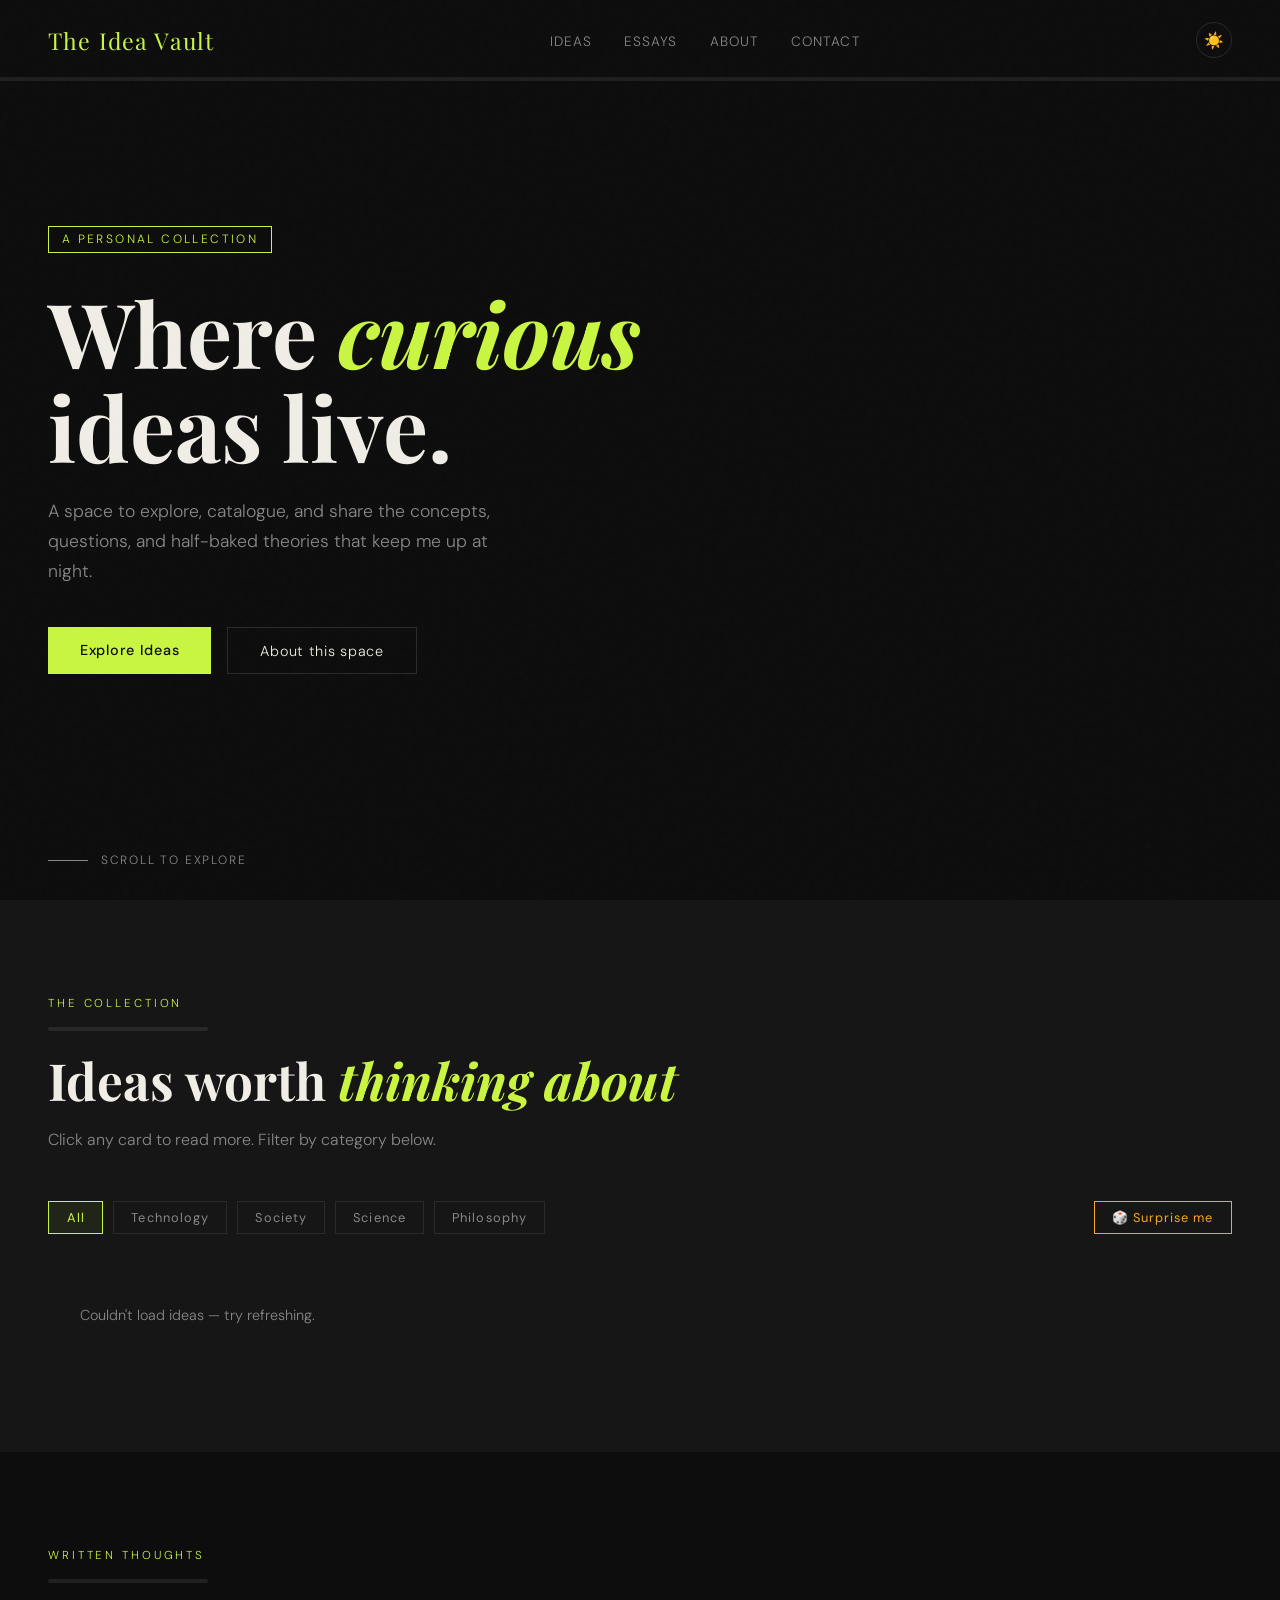
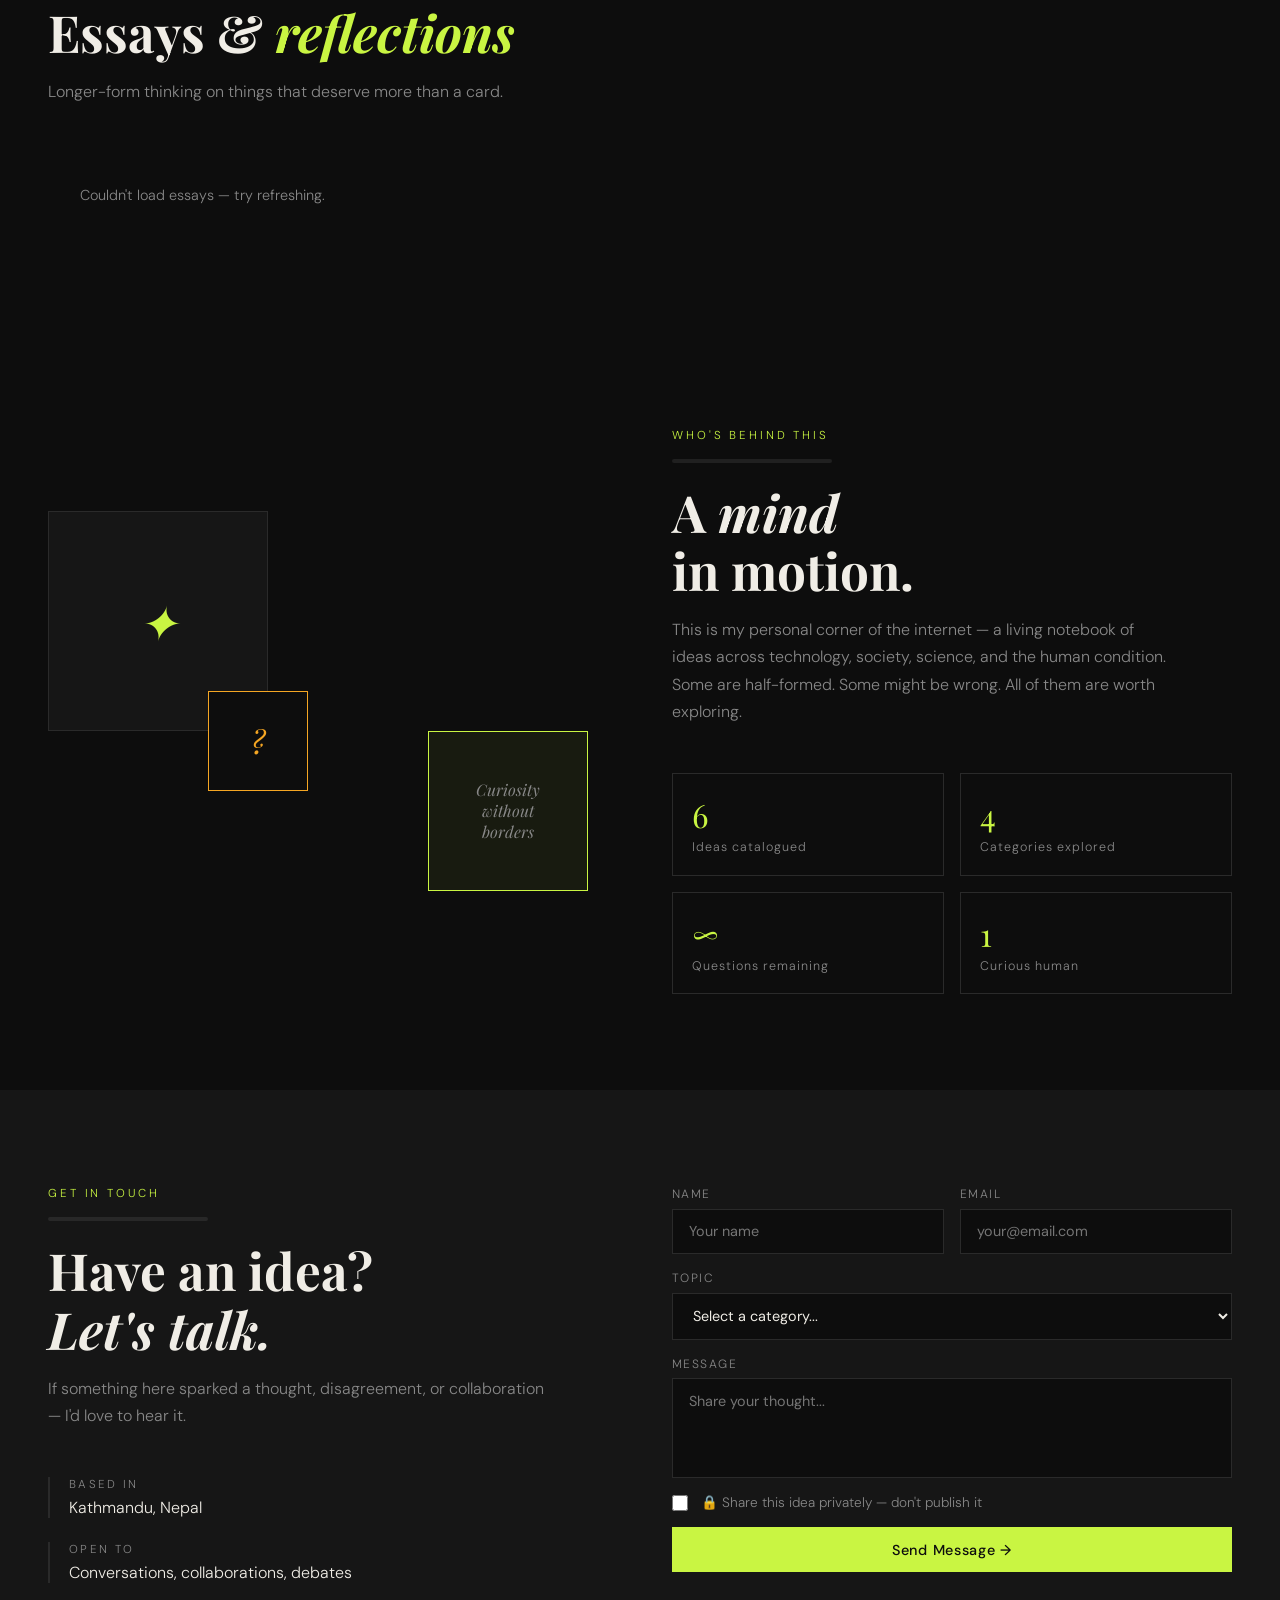
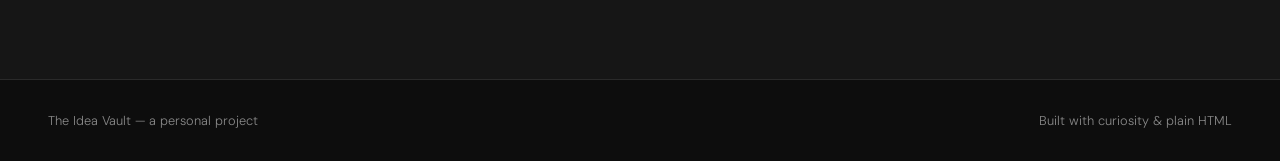
==== commit 52cf604e: "Supabase fetch error corrections" ====
--- a/index.html
+++ b/index.html
@@ -216,475 +216,7 @@
     <div>Built with curiosity &amp; plain HTML</div>
   </footer>
 
-  <script>
-    // ═══════════════════════════════════════════════════
-    // ── IDEAS DATA ── Edit this to add/change your ideas!
-    // ═══════════════════════════════════════════════════
-    const ideas = [
-      {
-        title: "AI won't replace jobs — it'll replace tasks",
-        category: "technology",
-        tag: "Technology",
-        desc: "The conversation around AI and employment is misframed. It's not about entire roles disappearing overnight, but specific tasks within roles being automated — changing what work looks like.",
-        full: "We keep asking 'will AI take my job?' but that's the wrong question. History shows technology eliminates tasks, not jobs wholesale. The printing press didn't kill writers — it created the publishing industry. The real shift happening is that the cognitive tasks we once thought were exclusively human — pattern recognition, drafting, analysis — are now automatable. This means the value of distinctly human skills like judgment, ethics, creativity, and interpersonal trust will skyrocket. The future isn't human vs. machine. It's humans who know how to work with machines vs. those who don't.",
-        status: "Actively thinking about this"
-      },
-      {
-        title: "Cities are operating systems for human life",
-        category: "society",
-        tag: "Society",
-        desc: "A city is essentially an OS — with infrastructure as hardware, laws as the kernel, and culture as the user interface. Can we design better ones?",
-        full: "Think about it: a city has input/output systems (roads, water, power), processes running in the background (bureaucracy, economy), and a user interface that citizens interact with daily (public spaces, services, culture). Like software, cities can be forked — new cities built on different governance models. Like legacy code, old cities accumulate technical debt in the form of outdated infrastructure and laws. The most interesting urban experiments happening right now — charter cities, smart cities, 15-minute city planning — are essentially attempts to refactor the OS. What would a city built from scratch in 2025 look like?",
-        status: "Half-formed idea"
-      },
-      {
-        title: "The universe might be running out of interesting things to do",
-        category: "science",
-        tag: "Science",
-        desc: "Entropy isn't just a physics concept — it's the universe's long-term fate. But what does 'heat death' actually mean for complexity and life?",
-        full: "The second law of thermodynamics says entropy — disorder — always increases. Stars will burn out. Black holes will evaporate. Eventually, the universe reaches maximum entropy: heat death. A state of perfect, featureless equilibrium where nothing interesting can ever happen again. What's strange is that right now, we're in an extraordinarily rare pocket of low entropy — a temporary fluctuation that allows stars, planets, chemistry, biology, and consciousness to exist. We are the universe briefly organizing itself before the inevitable slide into disorder. That makes every moment of complexity — every thought, every conversation — cosmically improbable and precious.",
-        status: "Mind still blown"
-      },
-      {
-        title: "Is privacy a modern invention?",
-        category: "philosophy",
-        tag: "Philosophy",
-        desc: "Humans lived in small tribes for 200,000 years with no concept of personal privacy. Was it social media that killed privacy, or did we just briefly invent it?",
-        full: "For almost all of human evolutionary history, we lived in bands of 50–150 people. Everyone knew everything about everyone. There was no private space, no locked doors, no secret life. Privacy as we know it — a sphere of personal life shielded from others — is arguably a product of urbanization, the printing press, and Enlightenment philosophy. It peaked in the 20th century: your own room, unlisted phone numbers, sealed envelopes. Now the internet is pulling us back toward the tribal condition: everything visible, reputation public and permanent. Maybe the question isn't 'how do we protect privacy?' but 'did we ever really have it, and should we want it?'",
-        status: "Open question"
-      },
-      {
-        title: "Abundance is creating new forms of scarcity",
-        category: "society",
-        tag: "Society",
-        desc: "As material goods become cheaper, we're discovering that attention, trust, meaning, and quiet have become the scarce resources of modern life.",
-        full: "Capitalism is extraordinarily good at solving scarcity problems. Food, clothing, shelter, information — all dramatically cheaper and more accessible than a century ago. But abundance in one area creates scarcity in another. When everyone can publish, attention becomes scarce. When everyone is reachable, solitude becomes scarce. When information is infinite, wisdom and curation become scarce. When transactions are frictionless, trust becomes scarce. The most valuable things in modern life — deep focus, genuine human connection, trusted expertise, meaningful silence — are precisely the things our abundance economy has made rare. The luxuries of the future might be things we used to have for free.",
-        status: "Ongoing observation"
-      },
-      {
-        title: "Sleep is the last frontier of biological optimization",
-        category: "science",
-        tag: "Science",
-        desc: "We've optimized almost every waking hour. But we spend a third of our lives unconscious, and science is only beginning to understand why.",
-        full: "We've engineered nutrition, exercise, productivity, and social connection. But sleep remains stubbornly biological and un-hackable. We can't sleep in half the time. We can't bank it or loan it. Miss it and the consequences cascade through cognition, immune function, emotional regulation, and cellular repair. What's fascinating is how much happens during sleep: memories consolidate, the glymphatic system flushes neurotoxins, synaptic connections are pruned, creative connections are made. Some researchers believe dreaming is a kind of threat simulation or emotional processing. We're nowhere near understanding it fully — and yet it's the single behavior with the highest ROI for human performance. The most productive thing you might do today is go to bed on time.",
-        status: "Personal experiment ongoing"
-      }
-    ];
-
-    // ═══════════════════════════════════════════════════
-    // ── ESSAYS DATA ── Add your essays here!
-    //
-    // HOW TO ADD AN ESSAY:
-    // Copy one of the objects below, paste it after the last one
-    // (before the closing ]; ), and fill in your content.
-    //
-    // - title: the title of your essay
-    // - date: e.g. "May 2025"
-    // - preview: 2-3 sentence teaser shown on the card
-    // - image: path to an image file, or "" to skip it
-    // - body: your full essay as HTML — use <p> for paragraphs,
-    //         <h3> for subheadings, <blockquote> for quotes,
-    //         <img src="..." alt="..."> for images inside the essay
-    // ═══════════════════════════════════════════════════
-    const essays = [
-      {
-        title: "Why I started cataloguing ideas",
-        date: "April 2025",
-        preview: "I've always had too many thoughts and nowhere to put them. This is my attempt at building a second brain — or at least a tidy drawer for the messy ones.",
-        image: "",
-        body: `
-          <p>For as long as I can remember, ideas have arrived uninvited — in the shower, mid-conversation, at 2am when I should be sleeping. Most of them evaporated just as quickly. This website is my attempt to catch them before they do.</p>
-          <p>The act of writing an idea down forces you to actually think it through. You can't hide behind vague intuitions when you have to put them into sentences. Some of my best-sounding ideas have collapsed the moment I tried to write them out. That's a feature, not a bug.</p>
-          <blockquote>A thought unexpressed is a thought unexamined.</blockquote>
-          <p>I don't know where this project goes. Maybe it becomes a real blog. Maybe it stays a personal vault. Either way, it feels good to finally have a place to put these things.</p>
-        `
-      },
-      {
-        title: "On living in Kathmandu and thinking globally",
-        date: "March 2025",
-        preview: "There's something clarifying about being in a place the world often overlooks. Distance from the centre gives you a different kind of perspective.",
-        image: "",
-        body: `
-          <p>Kathmandu is one of those cities that doesn't make it into the global conversation very often — except when there's an earthquake, or a trekking disaster, or a political crisis. And yet it's one of the most intellectually alive places I've experienced.</p>
-          <p>Living somewhere that exists at the margins of global discourse has made me think harder about what "global" even means. Whose ideas circulate? Whose don't? What gets lost when knowledge flows only in one direction?</p>
-          <p>I don't have answers yet. But I think the question matters — especially now, when the internet was supposed to flatten everything and somehow hasn't.</p>
-        `
-      }
-    ];
-
-    function getRatingKey(type, index) {
-      return `rating_${type}_${index}`;
-    }
-
-    function loadRating(type, index) {
-      const value = localStorage.getItem(getRatingKey(type, index));
-      return value === null ? 5 : Number(value);
-    }
-
-    function saveRating(type, index, value) {
-      localStorage.setItem(getRatingKey(type, index), String(value));
-    }
-
-    function getRatingLabel(value) {
-      const n = Number(value);
-      if (n <= 1) return 'Strongly disagree';
-      if (n <= 3) return 'Disagree';
-      if (n <= 4) return 'Slightly disagree';
-      if (n === 5) return 'Neutral';
-      if (n <= 6) return 'Slightly agree';
-      if (n <= 8) return 'Agree';
-      return 'Strongly agree';
-    }
-
-    // ═══════════════════════════════════════════════════
-    // ── RATING HELPERS ──
-    // ═══════════════════════════════════════════════════
-    function getRatingKey(type, index) {
-      return `rating_${type}_${index}`;
-    }
-
-    function loadRating(type, index) {
-      const value = localStorage.getItem(getRatingKey(type, index));
-      return value === null ? 5 : Number(value);
-    }
-
-    function saveRating(type, index, value) {
-      localStorage.setItem(getRatingKey(type, index), String(value));
-    }
-
-    function getRatingLabel(value) {
-      const n = Number(value);
-      if (n <= 1) return 'Strongly disagree';
-      if (n <= 3) return 'Disagree';
-      if (n <= 4) return 'Slightly disagree';
-      if (n === 5) return 'Neutral';
-      if (n <= 6) return 'Slightly agree';
-      if (n <= 8) return 'Agree';
-      return 'Strongly agree';
-    }
-
-    function initIdeaModalRating(index) {
-      const input = document.getElementById('ideaModalRating');
-      const label = document.getElementById('ideaModalRatingLabel');
-      const emailInput = document.getElementById('ideaModalEmail');
-      const submitMessage = document.getElementById('ideaRatingSubmitMessage');
-      if (!input || !label) return;
-      const rating = loadRating('idea', index);
-      input.value = rating;
-      label.textContent = getRatingLabel(rating);
-      if (emailInput) emailInput.value = '';
-      if (submitMessage) submitMessage.textContent = '';
-      input.oninput = e => {
-        const value = e.target.value;
-        label.textContent = getRatingLabel(value);
-        saveRating('idea', index, value);
-      };
-    }
-
-    async function submitIdeaRating() {
-      const emailInput = document.getElementById('ideaModalEmail');
-      const ratingInput = document.getElementById('ideaModalRating');
-      const submitMessage = document.getElementById('ideaRatingSubmitMessage');
-      const submitBtn = document.getElementById('ideaRatingSubmit');
-      if (!ratingInput || !submitBtn) return;
-
-      const rating = ratingInput.value;
-      if (rating === '' || rating === null || rating === undefined) {
-        if (submitMessage) submitMessage.textContent = 'Please choose a rating before submitting.';
-        submitBtn.textContent = 'Submit rating';
-        submitBtn.disabled = false;
-        return;
-      }
-      const label = getRatingLabel(rating);
-      const ideaTitle = currentIdea?.title || 'Unknown idea';
-      const ideaCategory = currentIdea?.category || 'Unknown';
-      const email = emailInput?.value.trim() || '';
-
-      submitBtn.textContent = 'Sending...';
-      submitBtn.disabled = true;
-      if (submitMessage) submitMessage.textContent = '';
-
-      const formData = {
-        email: email || 'no-reply@ideavault.com',
-        _replyto: email || 'no-reply@ideavault.com',
-        name: ideaTitle,
-        topic: `Idea rating: ${ideaTitle}`,
-        message: `Rating: ${rating} (${label})\nIdea: ${ideaTitle}\nCategory: ${ideaCategory}\nEmail: ${email || 'Not provided'}`,
-        private: 'Rating submission from idea modal'
-      };
-
-      try {
-        await fetch('https://formspree.io/f/mojrearv', {
-          method: 'POST',
-          headers: { 'Content-Type': 'application/json' },
-          body: JSON.stringify(formData)
-        });
-        if (submitMessage) submitMessage.textContent = 'Rating sent — thank you!';
-      } catch {
-        if (submitMessage) submitMessage.textContent = 'Unable to send rating. Please try again.';
-      }
-
-      submitBtn.textContent = 'Submit rating';
-      submitBtn.disabled = false;
-    }
-
-    document.getElementById('ideaRatingSubmit')?.addEventListener('click', submitIdeaRating);
-
-    // ═══════════════════════════════════════════════════
-    // ── RENDER IDEAS ──
-    // ═══════════════════════════════════════════════════
-    const grid = document.getElementById('ideasGrid');
-    document.getElementById('ideaCount').textContent = ideas.length;
-
-    ideas.forEach((idea, i) => {
-      const card = document.createElement('div');
-      card.className = 'idea-card reveal';
-      card.dataset.category = idea.category;
-      card.innerHTML = `
-        <div class="card-tag">${idea.tag}</div>
-        <div class="card-title">${idea.title}</div>
-        <div class="card-desc">${idea.desc}</div>
-        <div class="card-arrow">→</div>
-      `;
-      card.addEventListener('click', () => openModal(idea, i));
-      grid.appendChild(card);
-    });
-
-    // ═══════════════════════════════════════════════════
-    // ── FILTER ──
-    // ═══════════════════════════════════════════════════
-    document.querySelectorAll('.filter-btn').forEach(btn => {
-      btn.addEventListener('click', () => {
-        if (btn.id === 'randomBtn') return;
-        document.querySelectorAll('.filter-btn').forEach(b => {
-          if (b.id !== 'randomBtn') b.classList.remove('active');
-        });
-        btn.classList.add('active');
-        const f = btn.dataset.filter;
-        document.querySelectorAll('.idea-card').forEach(card => {
-          card.classList.toggle('hidden', f !== 'all' && card.dataset.category !== f);
-        });
-      });
-    });
-
-    // ═══════════════════════════════════════════════════
-    // ── 🎲 RANDOM IDEA ──
-    // ═══════════════════════════════════════════════════
-    function openRandomIdea() {
-      const visibleCards = Array.from(document.querySelectorAll('.idea-card:not(.hidden)'));
-      if (visibleCards.length === 0) return;
-      const randomCard = visibleCards[Math.floor(Math.random() * visibleCards.length)];
-      randomCard.scrollIntoView({ behavior: 'smooth', block: 'center' });
-      setTimeout(() => randomCard.click(), 400);
-    }
-
-    // ═══════════════════════════════════════════════════
-    // ── MODAL ──
-    // ═══════════════════════════════════════════════════
-    const overlay = document.getElementById('modalOverlay');
-    let currentIdea = null;
-    let currentIdeaIndex = null;
-
-    function openModal(idea, index) {
-      currentIdea = idea;
-      currentIdeaIndex = index;
-      document.getElementById('modalTag').textContent = idea.tag;
-      document.getElementById('modalTitle').textContent = idea.title;
-      document.getElementById('modalBody').textContent = idea.full;
-      document.getElementById('modalStatus').textContent = idea.status;
-      document.getElementById('shareCopied').classList.remove('visible');
-      initIdeaModalRating(index);
-      const ratingBlock = document.querySelector('.modal .rating-block');
-      if (ratingBlock) ratingBlock.classList.remove('rating-hidden');
-      overlay.classList.add('open');
-      document.body.style.overflow = 'hidden';
-    }
-    function closeModal() {
-      overlay.classList.remove('open');
-      const ratingBlock = document.querySelector('.modal .rating-block');
-      if (ratingBlock) ratingBlock.classList.add('rating-hidden');
-      document.body.style.overflow = '';
-      currentIdea = null;
-      currentIdeaIndex = null;
-    }
-    document.getElementById('modalClose').addEventListener('click', closeModal);
-    overlay.addEventListener('click', e => { if (e.target === overlay) closeModal(); });
-
-    // ═══════════════════════════════════════════════════
-    // ── 🔗 SHARE BUTTON ──
-    // ═══════════════════════════════════════════════════
-    function shareIdea() {
-      const url = window.location.href.split('#')[0] + '#ideas';
-      navigator.clipboard.writeText(url).then(() => {
-        const msg = document.getElementById('shareCopied');
-        msg.classList.add('visible');
-        setTimeout(() => msg.classList.remove('visible'), 2500);
-      });
-    }
-
-    // ═══════════════════════════════════════════════════
-    // ── RENDER ESSAYS ──
-    // ═══════════════════════════════════════════════════
-    const essaysGrid = document.getElementById('essaysGrid');
-
-    essays.forEach((essay, i) => {
-      const card = document.createElement('div');
-      card.className = 'essay-card reveal';
-      const imgHtml = essay.image
-        ? `<img src="${essay.image}" alt="${essay.title}" class="essay-card-img">`
-        : `<div class="essay-card-img-placeholder">✦</div>`;
-      card.innerHTML = `
-        ${imgHtml}
-        <div class="essay-card-body">
-          <div class="essay-card-date">${essay.date}</div>
-          <div class="essay-card-title">${essay.title}</div>
-          <div class="essay-card-preview">${essay.preview}</div>
-          <a href="essay.html?index=${i}" class="read-more-btn">Read more →</a>
-        </div>
-      `;
-      essaysGrid.appendChild(card);
-    });
-
-    // ── ESSAY OPEN/CLOSE ──
-    const essayOverlay = document.getElementById('essayOverlay');
-
-    function openEssay(index) {
-      const essay = essays[index];
-      document.getElementById('essayFullDate').textContent = essay.date;
-      document.getElementById('essayFullTitle').textContent = essay.title;
-      document.getElementById('essayFullBody').innerHTML = essay.body;
-      essayOverlay.classList.add('open');
-      document.body.style.overflow = 'hidden';
-      essayOverlay.scrollTop = 0;
-    }
-    function closeEssay() {
-      essayOverlay.classList.remove('open');
-      document.body.style.overflow = '';
-    }
-    document.getElementById('essayClose').addEventListener('click', closeEssay);
-    essayOverlay.addEventListener('click', e => { if (e.target === essayOverlay) closeEssay(); });
-
-    // ═══════════════════════════════════════════════════
-    // ── 🌙 DARK / LIGHT MODE ──
-    // ═══════════════════════════════════════════════════
-    const themeToggle = document.getElementById('themeToggle');
-
-    function applyTheme(isDark) {
-      document.body.classList.toggle('light', !isDark);
-      themeToggle.textContent = isDark ? '☀️' : '🌙';
-    }
-
-    themeToggle.addEventListener('click', () => {
-      const isCurrentlyDark = !document.body.classList.contains('light');
-      applyTheme(!isCurrentlyDark);
-      localStorage.setItem('theme', isCurrentlyDark ? 'light' : 'dark');
-    });
-
-    // Restore saved preference on load
-    const savedTheme = localStorage.getItem('theme');
-    applyTheme(savedTheme !== 'light');
-
-    // ═══════════════════════════════════════════════════
-    // ── NAVBAR SCROLL ──
-    // ═══════════════════════════════════════════════════
-    const navbar = document.getElementById('navbar');
-    window.addEventListener('scroll', () => {
-      navbar.classList.toggle('scrolled', window.scrollY > 60);
-    });
-
-    // ═══════════════════════════════════════════════════
-    // ── SCROLL PROGRESS & REVEAL ──
-    // ═══════════════════════════════════════════════════
-    const scrollProgressFill = document.getElementById('scrollProgressFill');
-    const sectionElements = document.querySelectorAll('section');
-
-    function updateScrollProgress() {
-      if (!scrollProgressFill) return;
-      const scrollTop = window.scrollY;
-      const maxScroll = document.documentElement.scrollHeight - window.innerHeight;
-      const percent = maxScroll > 0 ? (scrollTop / maxScroll) * 100 : 0;
-      scrollProgressFill.style.width = `${percent}%`;
-    }
-
-    const revealObserver = new IntersectionObserver((entries) => {
-      entries.forEach(e => {
-        if (e.isIntersecting) {
-          e.target.classList.add('visible');
-          revealObserver.unobserve(e.target);
-        }
-      });
-    }, { threshold: 0.12 });
-
-    document.querySelectorAll('.reveal, .reveal-left, .reveal-right').forEach(el => revealObserver.observe(el));
-
-    const sectionProgressObserver = new IntersectionObserver((entries) => {
-      entries.forEach(entry => {
-        const progressFill = entry.target.querySelector('.section-progress-fill');
-        if (!progressFill) return;
-        if (entry.isIntersecting) {
-          progressFill.style.width = '100%';
-        } else if (entry.intersectionRatio === 0) {
-          progressFill.style.width = '0';
-        }
-      });
-    }, { threshold: 0.2 });
-
-    sectionElements.forEach(section => sectionProgressObserver.observe(section));
-    updateScrollProgress();
-    window.addEventListener('scroll', updateScrollProgress);
-
-    // ── Observe essay cards added after DOMContentLoaded ──
-    const essayCardObserver = new MutationObserver(() => {
-      document.querySelectorAll('.essay-card.reveal:not(.observed)').forEach(el => {
-        el.classList.add('observed');
-        revealObserver.observe(el);
-      });
-    });
-    essayCardObserver.observe(essaysGrid, { childList: true });
-
-    // ── ESC key closes overlays ──
-    document.addEventListener('keydown', e => {
-      if (e.key === 'Escape') { closeModal(); closeEssay(); }
-    });
-
-    // ═══════════════════════════════════════════════════
-    // ── CONTACT FORM ──
-    // ═══════════════════════════════════════════════════
-    document.getElementById('contactForm').addEventListener('submit', async function(e) {
-      e.preventDefault();
-      const name = document.getElementById('fname').value.trim();
-      const email = document.getElementById('femail').value.trim();
-      if (!name || !email) { alert('Please fill in your name and email.'); return; }
-
-      const btn = this.querySelector('button[type="submit"]');
-      btn.textContent = 'Sending...';
-      btn.disabled = true;
-
-      const formData = {
-        name,
-        email,
-        topic: document.getElementById('ftopic').value,
-        message: document.getElementById('fmessage').value,
-        private: document.getElementById('fprivate').checked ? 'Yes — keep private' : 'No — can be shared'
-      };
-
-      try {
-        await fetch('https://formspree.io/f/mojrearv', {
-          method: 'POST',
-          headers: { 'Content-Type': 'application/json' },
-          body: JSON.stringify(formData)
-        });
-        document.getElementById('formSuccess').style.display = 'block';
-        this.reset();
-        setTimeout(() => document.getElementById('formSuccess').style.display = 'none', 5000);
-      } catch {
-        alert('Something went wrong. Please try again.');
-      }
-
-      btn.textContent = 'Send Message →';
-      btn.disabled = false;
-    });
-  </script>
-
+  <script src="script.js"></script>
 </body>
-</html>+</html>
+
--- a/styles.css
+++ b/styles.css
@@ -57,9 +57,9 @@
 
 body.essay-page-background {
   min-height: 100vh;
-  background: linear-gradient(135deg, #11192d, #1f3a6a, #5c7db3);
-  background-size: 400% 400%;
-  animation: gradientShift 30s ease infinite;
+  background: linear-gradient(180deg, #06070a 0%, #0e1117 35%, #161b25 100%);
+  background-size: 220% 220%;
+  animation: gradientShift 40s ease infinite;
   position: relative;
   color: var(--text);
 }
@@ -68,7 +68,17 @@
   content: '';
   position: fixed;
   inset: 0;
-  background: rgba(11, 18, 34, 0.5);
+  background: radial-gradient(circle at 20% 15%, rgba(255,255,255,0.04), transparent 22%),
+              radial-gradient(circle at 78% 80%, rgba(255,255,255,0.03), transparent 18%);
+  pointer-events: none;
+}
+
+body.essay-page-background::after {
+  content: '';
+  position: fixed;
+  inset: 0;
+  background-image: url("data:image/svg+xml,%3Csvg xmlns='http://www.w3.org/2000/svg' width='200' height='200'%3E%3Cfilter id='n'%3E%3CfeTurbulence type='fractalNoise' baseFrequency='0.9' numOctaves='2' stitchTiles='stitch'/%3E%3C/filter%3E%3Crect width='100%25' height='100%25' filter='url(%23n)' opacity='0.08' fill='%23fff'/%3E%3C/svg%3E");
+  opacity: 0.12;
   pointer-events: none;
 }
 
@@ -81,9 +91,9 @@
 }
 
 body.essay-page-background:not(.light) .essay-page {
-  background: rgba(11, 18, 32, 0.92);
+  background: rgba(12, 18, 30, 0.9);
   border-color: rgba(255, 255, 255, 0.08);
-  box-shadow: 0 40px 120px rgba(0, 0, 0, 0.48);
+  box-shadow: 0 40px 120px rgba(0, 0, 0, 0.45);
 }
 
 body.essay-page-background:not(.light) .essay-page h1,
@@ -105,6 +115,22 @@
   50% { background-position: 100% 60%; }
   100% { background-position: 0% 40%; }
 }
+
+.skeleton { pointer-events: none; cursor: default; }
+.skeleton-line {
+  background: #2a2a2a;
+  border-radius: 2px;
+  margin-bottom: 10px;
+  animation: skeletonPulse 1.4s ease-in-out infinite;
+}
+.skeleton-line:nth-child(1) { height: 20px; width: 30%; }
+.skeleton-line:nth-child(2) { height: 28px; width: 85%; }
+.skeleton-line:nth-child(3) { height: 60px; width: 100%; }
+@keyframes skeletonPulse {
+  0%, 100% { opacity: 0.4; }
+  50% { opacity: 0.9; }
+}
+.grid-error { color: var(--muted); font-size: 0.9rem; padding: 2rem 0; }
 
 /* ── NOISE OVERLAY ── */
 body::before {
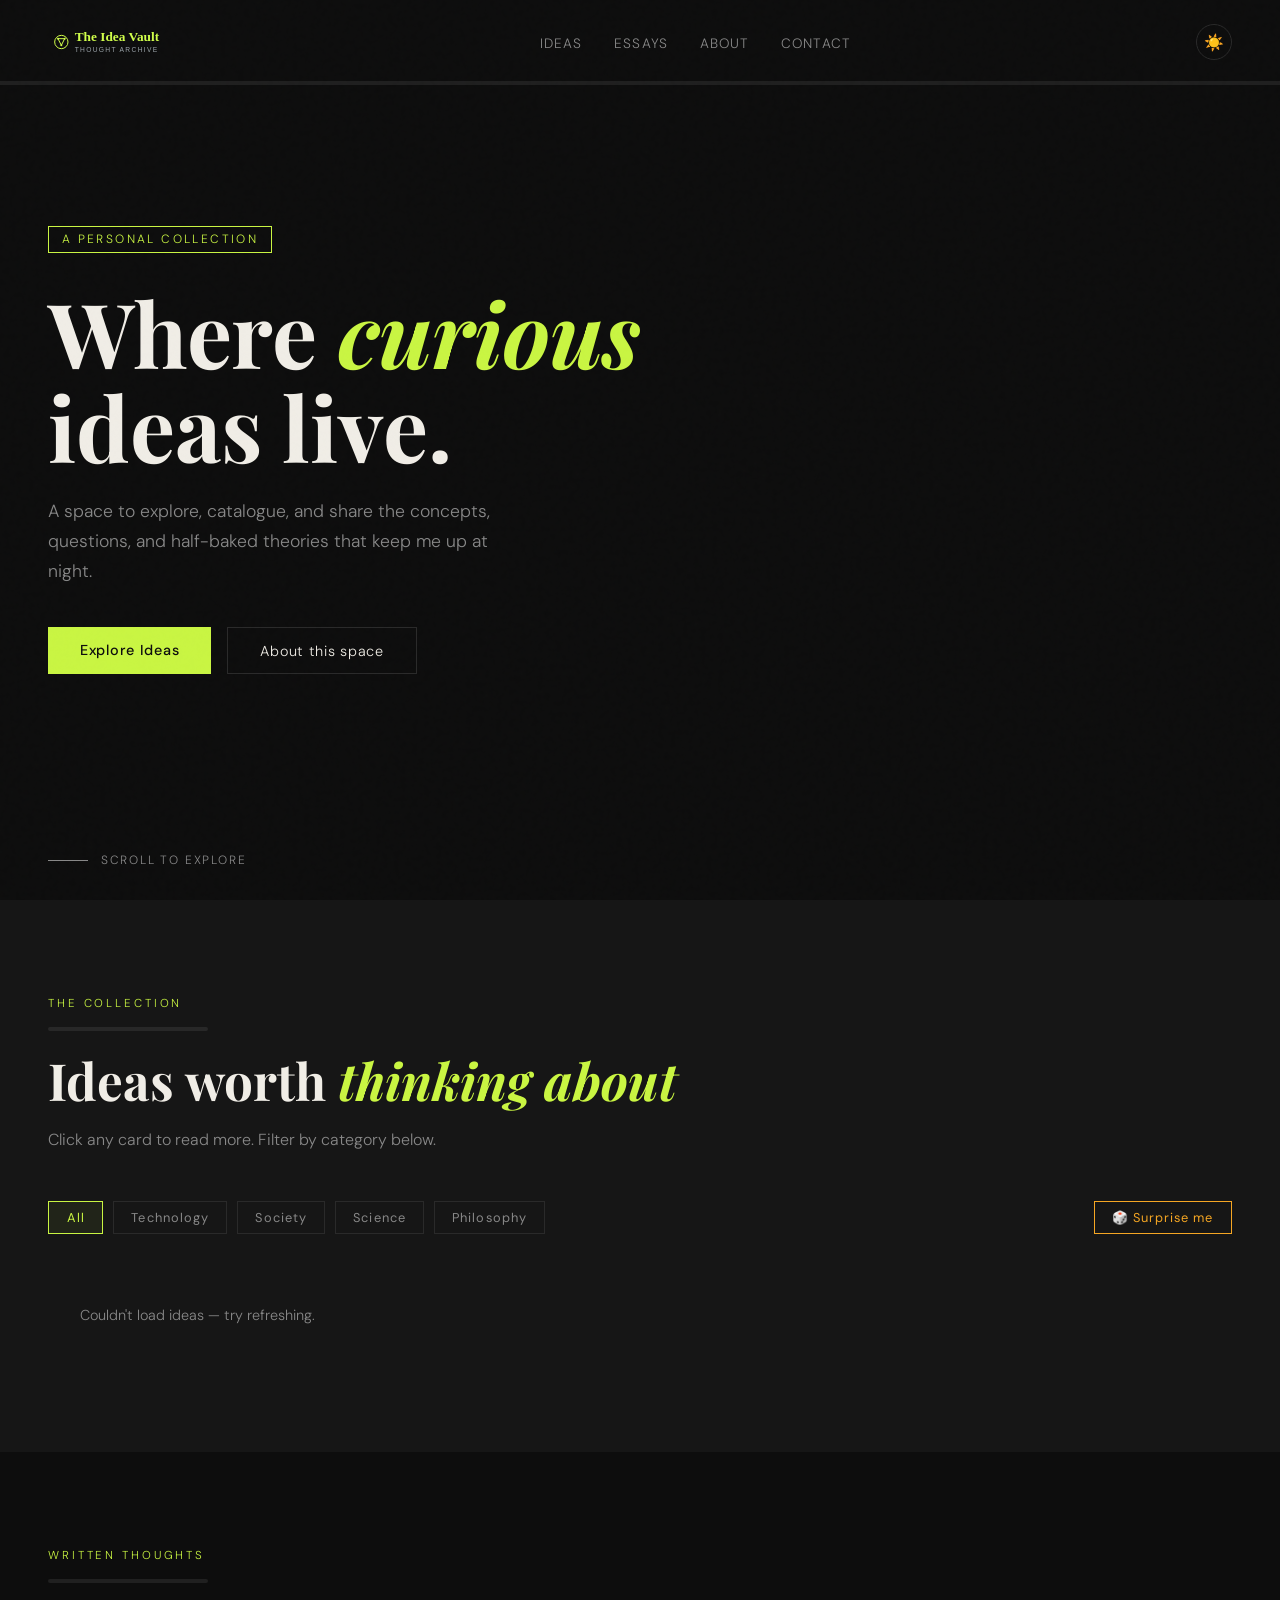
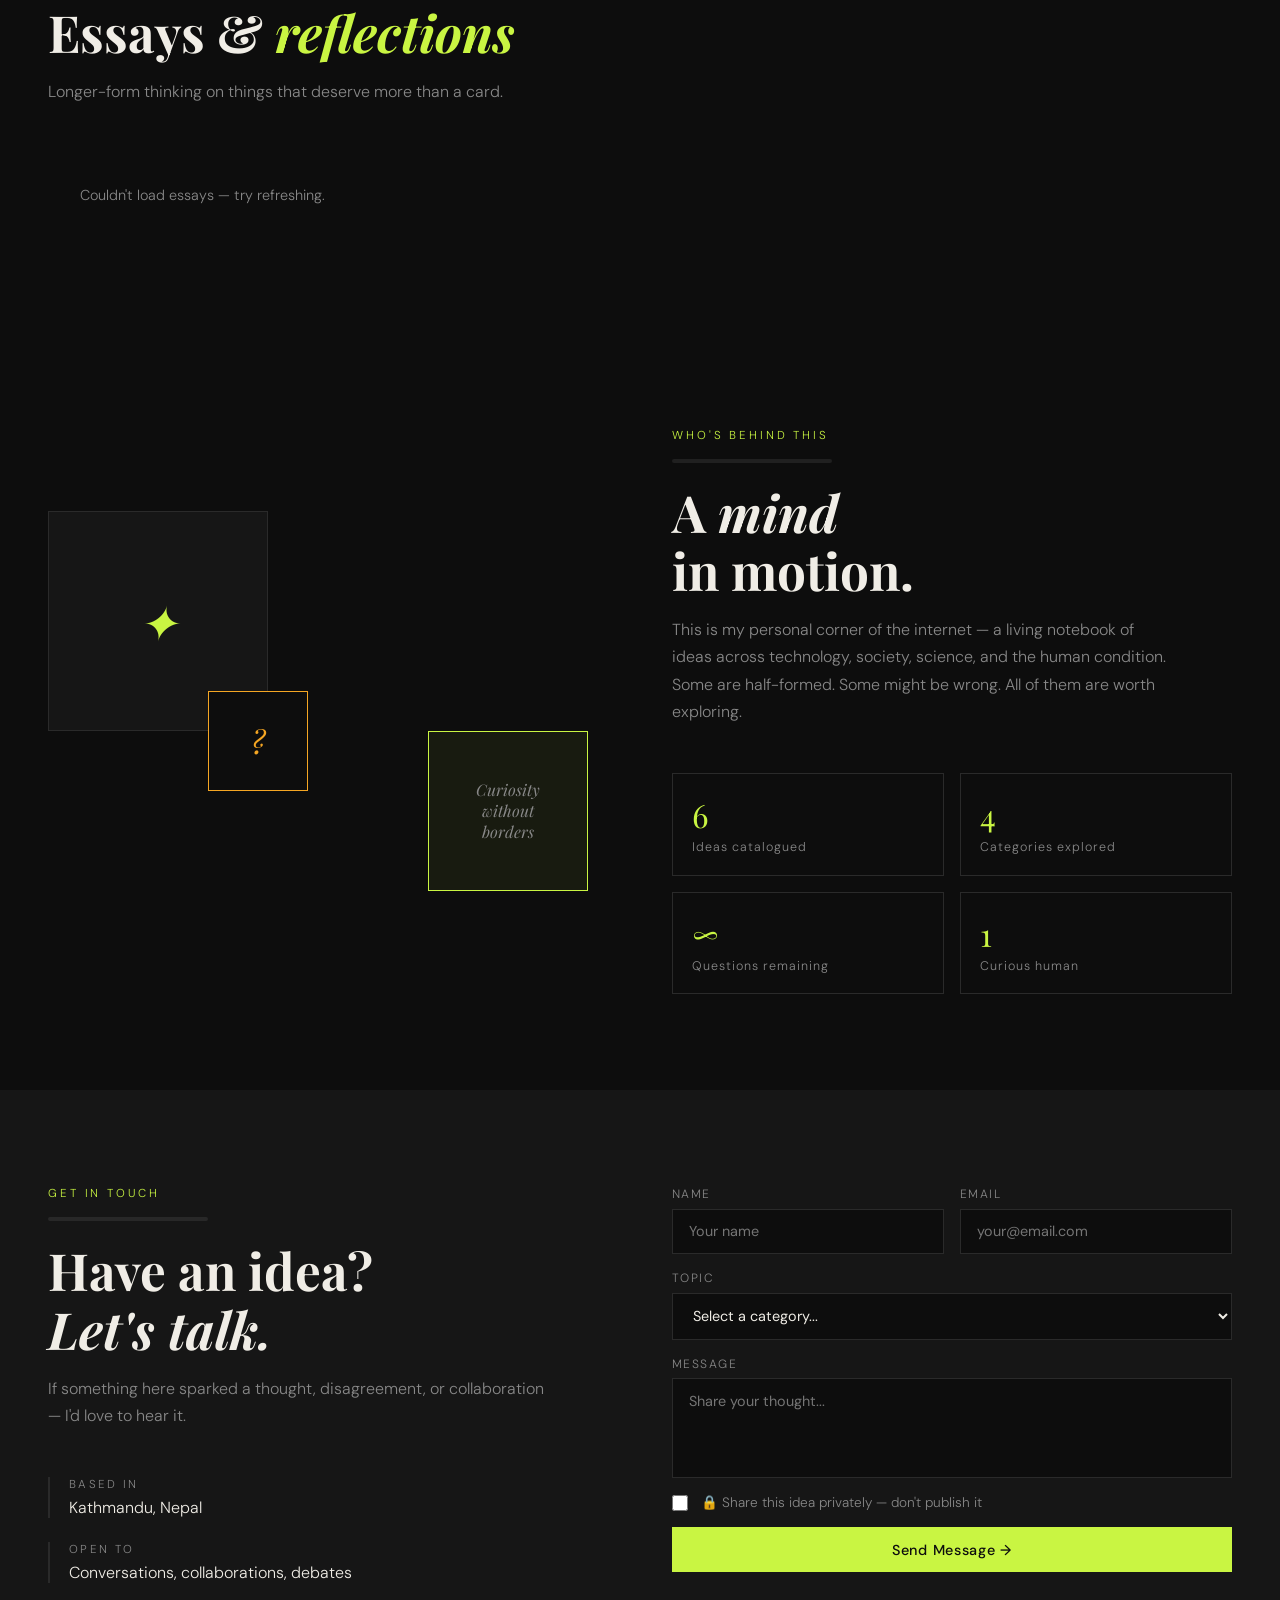
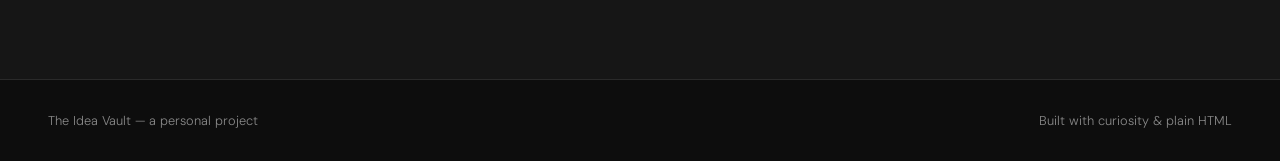
==== commit 4c0b62a8: "Updated Logo" ====
--- a/index.html
+++ b/index.html
@@ -11,7 +11,24 @@
 
   <!-- NAV -->
   <nav id="navbar">
-    <div class="nav-logo">The Idea Vault</div>
+    <a href="index.html" class="nav-logo" aria-label="The Idea Vault">
+      <svg width="220" height="60" viewBox="0 0 220 60" xmlns="http://www.w3.org/2000/svg" role="img" aria-hidden="true">
+        <style>
+          .title { font-family: 'Georgia', serif; font-size: 20px; fill: #d1ff4a; font-weight: 600; }
+          .sub { font-family: 'Arial', sans-serif; font-size: 10px; fill: #9aa3a8; letter-spacing: 2px; }
+          .icon { stroke: #d1ff4a; stroke-width: 1.5; fill: none; }
+        </style>
+        <circle cx="20" cy="30" r="10" class="icon"/>
+        <circle cx="15" cy="25" r="1.5" fill="#d1ff4a"/>
+        <circle cx="25" cy="25" r="1.5" fill="#d1ff4a"/>
+        <circle cx="20" cy="35" r="1.5" fill="#d1ff4a"/>
+        <line x1="15" y1="25" x2="25" y2="25" class="icon"/>
+        <line x1="20" y1="35" x2="15" y2="25" class="icon"/>
+        <line x1="20" y1="35" x2="25" y2="25" class="icon"/>
+        <text x="40" y="28" class="title">The Idea Vault</text>
+        <text x="40" y="45" class="sub">THOUGHT ARCHIVE</text>
+      </svg>
+    </a>
     <ul class="nav-links">
       <li><a href="#ideas">Ideas</a></li>
       <li><a href="#blog">Essays</a></li>
--- a/styles.css
+++ b/styles.css
@@ -176,11 +176,24 @@
   transition: width 0.2s ease;
 }
 .nav-logo {
-  font-family: 'Playfair Display', serif;
-  font-size: 1.45rem;
-  letter-spacing: 0.05em;
+  display: inline-flex;
+  align-items: center;
+  justify-content: center;
+  gap: 0.75rem;
+  flex-shrink: 0;
   color: var(--accent);
   text-decoration: none;
+  transition: transform 0.2s ease, opacity 0.2s ease;
+}
+.nav-logo:hover {
+  transform: scale(1.05);
+  opacity: 0.95;
+}
+.nav-logo svg {
+  display: block;
+  width: auto;
+  height: 40px;
+  max-width: 100%;
 }
 .nav-links { display: flex; gap: 2rem; list-style: none; }
 .nav-links a {
@@ -395,8 +408,10 @@
 }
 .ideas-grid {
   display: grid;
-  grid-template-columns: repeat(auto-fill, minmax(300px, 1fr));
-  gap: 1.5px;
+  grid-template-columns: repeat(auto-fit, minmax(280px, 1fr));
+  gap: 1.5rem;
+  width: 100%;
+  box-sizing: border-box;
 }
 .idea-card {
   background: var(--bg);
@@ -406,6 +421,8 @@
   transition: all 0.3s;
   position: relative;
   overflow: hidden;
+  width: 100%;
+  box-sizing: border-box;
 }
 .idea-card::before {
   content: '';
@@ -453,6 +470,25 @@
   opacity: 1;
   transform: translateX(0);
 }
+
+@media (max-width: 768px) {
+  .ideas-grid {
+    grid-template-columns: 1fr;
+    padding-left: 0.75rem;
+    padding-right: 0.75rem;
+  }
+  .idea-card {
+    width: 100%;
+    box-sizing: border-box;
+    padding: 1.5rem;
+  }
+  .card-title {
+    font-size: 1.15rem;
+  }
+  .card-desc {
+    font-size: 0.85rem;
+  }
+}
 .rating-block {
   margin-top: 1.5rem;
   padding-top: 1.5rem;
@@ -564,6 +600,7 @@
 .modal-overlay {
   position: fixed;
   inset: 0;
+  min-height: 100dvh;
   background: rgba(0,0,0,0.8);
   backdrop-filter: blur(8px);
   z-index: 500;
@@ -574,6 +611,8 @@
   opacity: 0;
   pointer-events: none;
   transition: opacity 0.3s;
+  overflow-y: auto;
+  -webkit-overflow-scrolling: touch;
 }
 .modal-overlay.open {
   opacity: 1;
@@ -588,8 +627,24 @@
   position: relative;
   transform: translateY(20px);
   transition: transform 0.3s;
+  max-height: calc(100dvh - 4rem);
+  overflow-y: auto;
+  -webkit-overflow-scrolling: touch;
 }
 .modal-overlay.open .modal { transform: translateY(0); }
+
+@media (max-width: 768px) {
+  .modal-overlay {
+    align-items: flex-start;
+    padding: 1rem;
+  }
+  .modal {
+    max-height: calc(100dvh - 2rem);
+    padding: 1rem;
+    min-height: 100%;
+  }
+}
+
 .modal-close {
   position: absolute;
   top: 1.2rem; right: 1.5rem;
@@ -1077,6 +1132,7 @@
   .about-visual { display: none; }
   .contact-wrap { grid-template-columns: 1fr; }
   .form-row { grid-template-columns: 1fr; }
+  .nav-logo svg { height: 30px; }
   footer { flex-direction: column; gap: 0.5rem; text-align: center; }
   .essay-full { padding: 2rem 1.5rem; }
   .nav-links { gap: 1rem; }
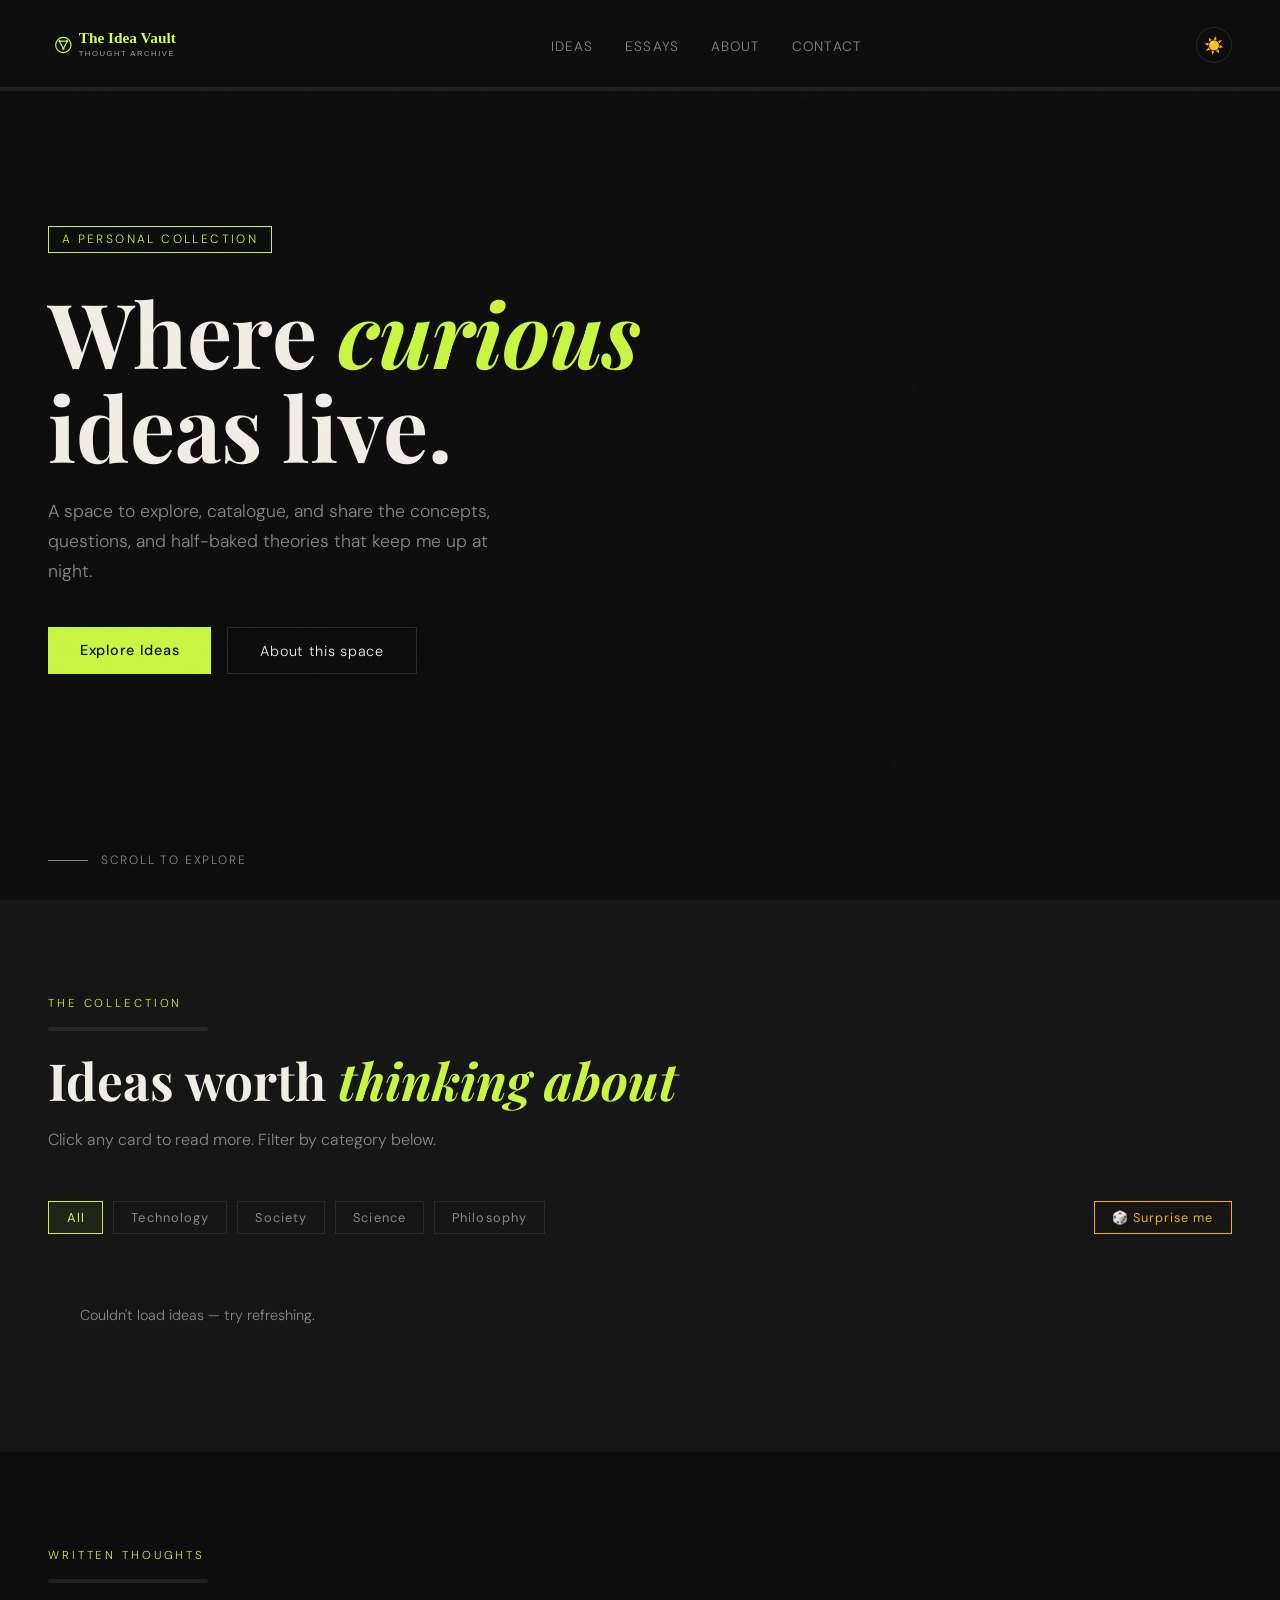
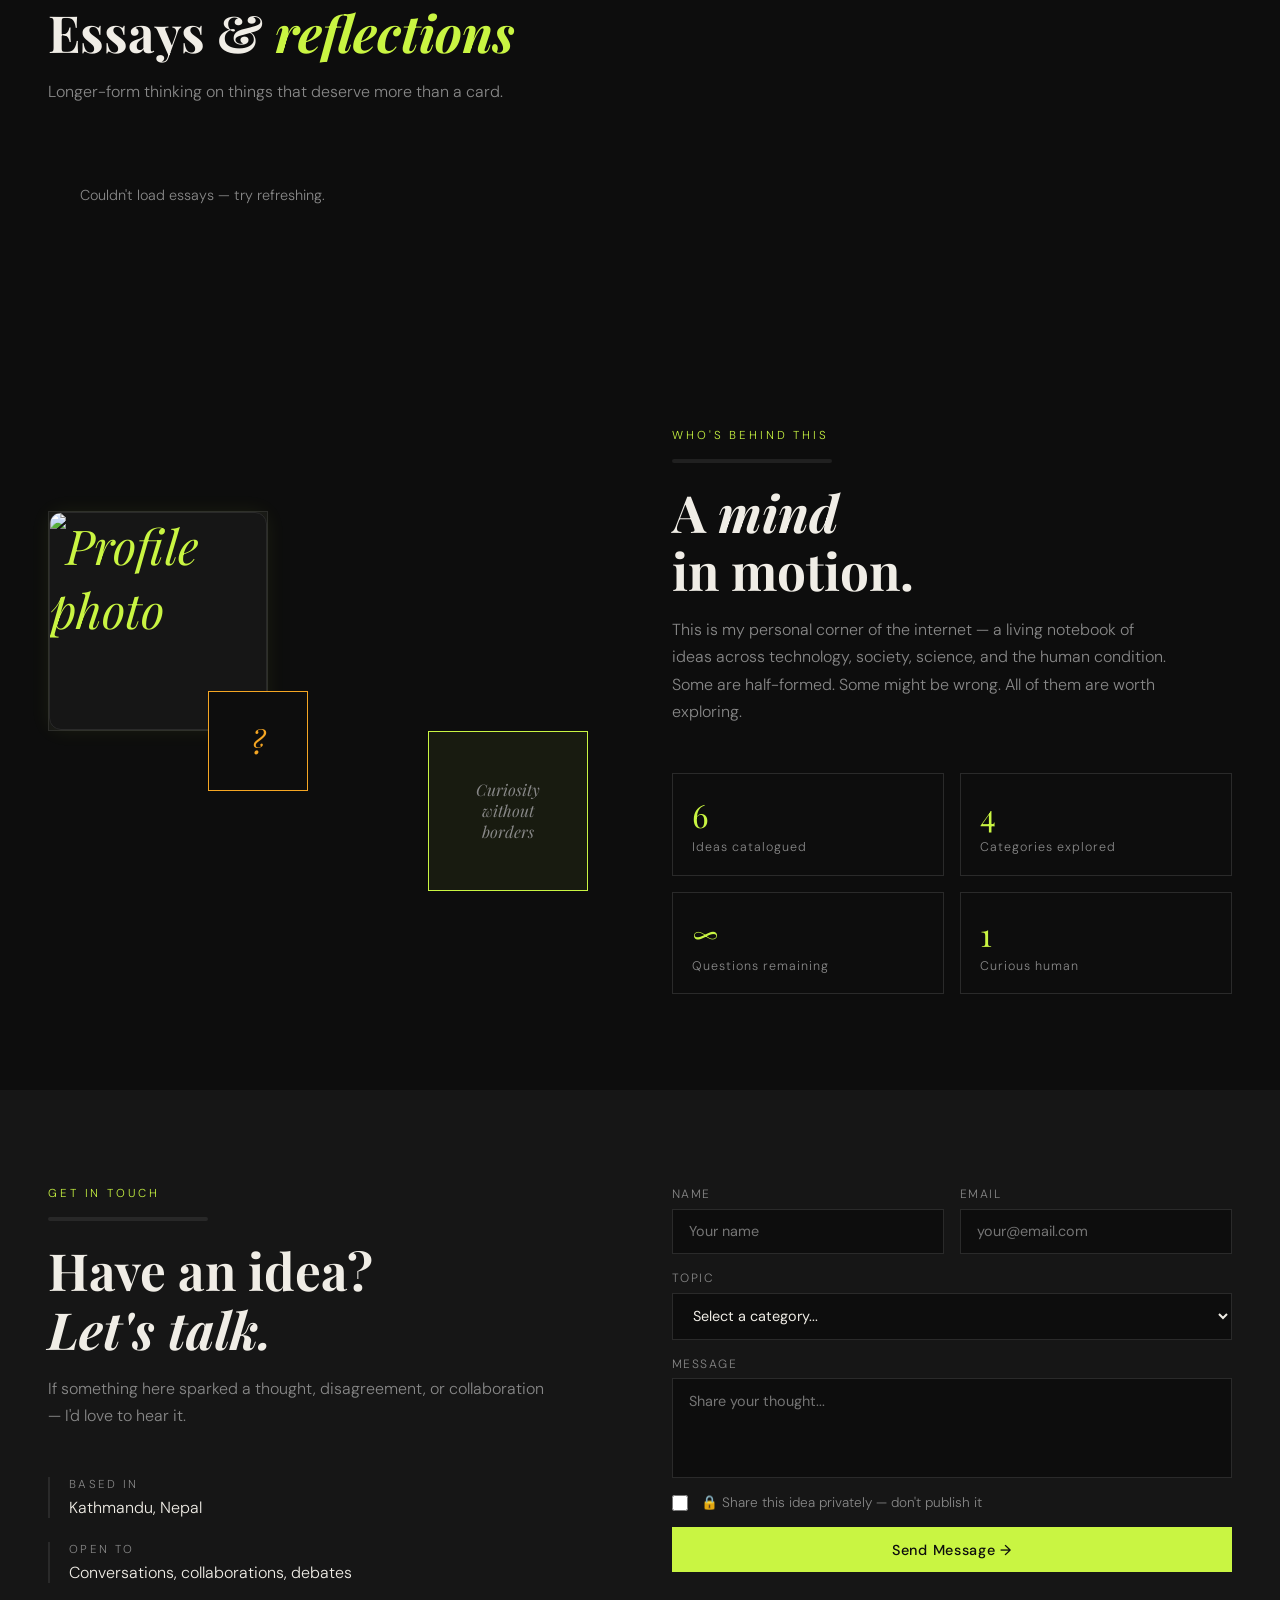
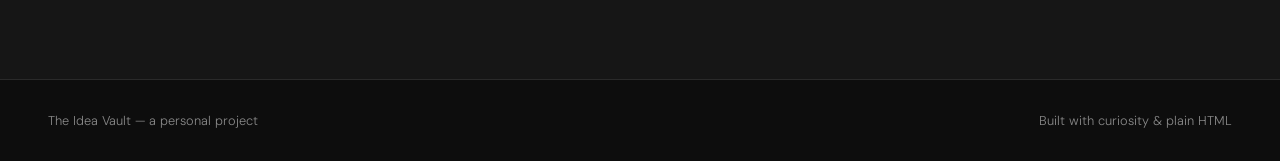
==== commit 8c802fa6: "Added my own photo and fixed some issues." ====
--- a/index.html
+++ b/index.html
@@ -136,7 +136,9 @@
   <!-- ABOUT -->
   <section id="about">
     <div class="about-visual">
-      <div class="about-box box1">✦</div>
+      <div class="about-box box1">
+        <img src="https://bhtlygnyjkavfymuyypx.supabase.co/storage/v1/object/public/Images/Profile.jpg" alt="Profile photo" class="about-photo" />
+      </div>
       <div class="about-box box2">Curiosity<br>without<br>borders</div>
       <div class="about-box box3">?</div>
     </div>
--- a/styles.css
+++ b/styles.css
@@ -192,7 +192,7 @@
 .nav-logo svg {
   display: block;
   width: auto;
-  height: 40px;
+  height: 46px;
   max-width: 100%;
 }
 .nav-links { display: flex; gap: 2rem; list-style: none; }
@@ -1007,6 +1007,14 @@
   font-size: 2rem;
   color: var(--accent2);
 }
+.about-photo {
+  width: 100%;
+  height: 100%;
+  object-fit: cover;
+  border-radius: 12px;
+  border: 1px solid var(--border);
+  box-shadow: 0 0 20px rgba(201, 245, 66, 0.08);
+}
 .about-stats {
   display: grid;
   grid-template-columns: 1fr 1fr;
@@ -1132,7 +1140,7 @@
   .about-visual { display: none; }
   .contact-wrap { grid-template-columns: 1fr; }
   .form-row { grid-template-columns: 1fr; }
-  .nav-logo svg { height: 30px; }
+  .nav-logo svg { height: 34px; }
   footer { flex-direction: column; gap: 0.5rem; text-align: center; }
   .essay-full { padding: 2rem 1.5rem; }
   .nav-links { gap: 1rem; }
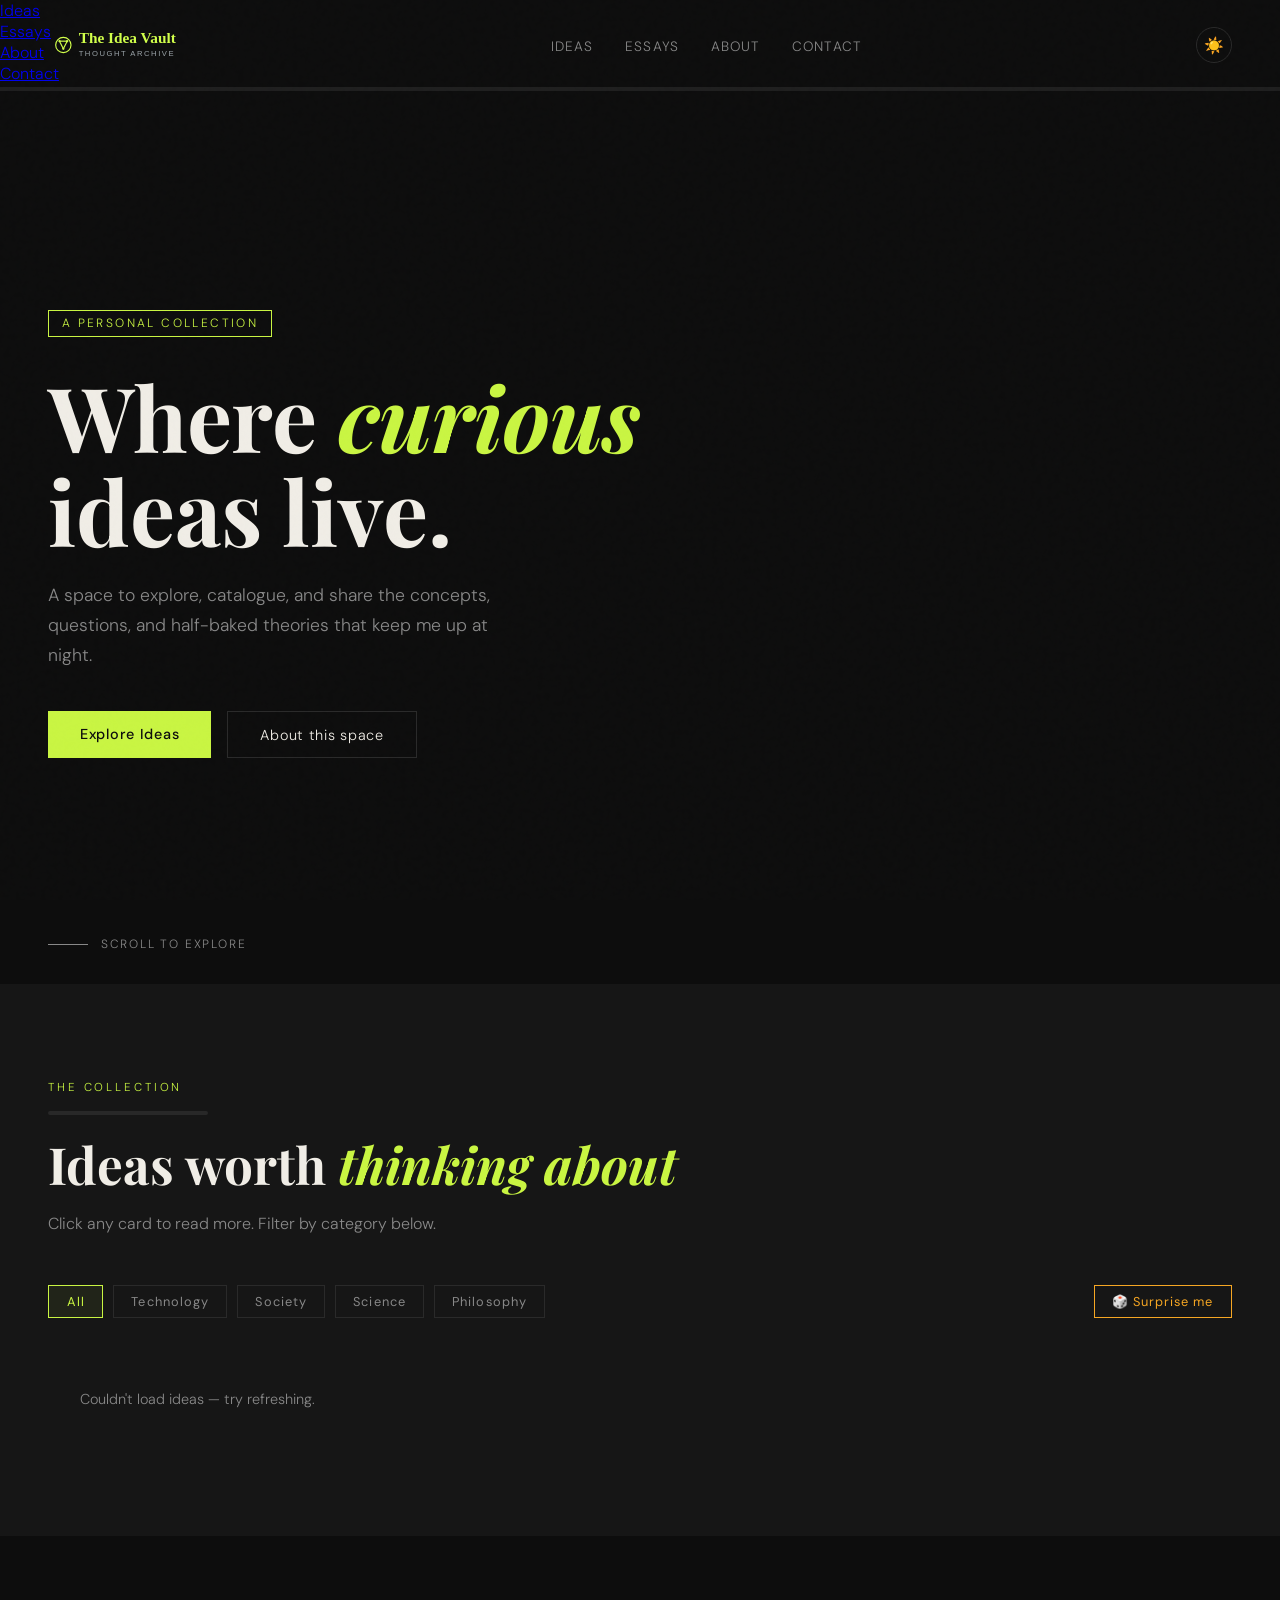
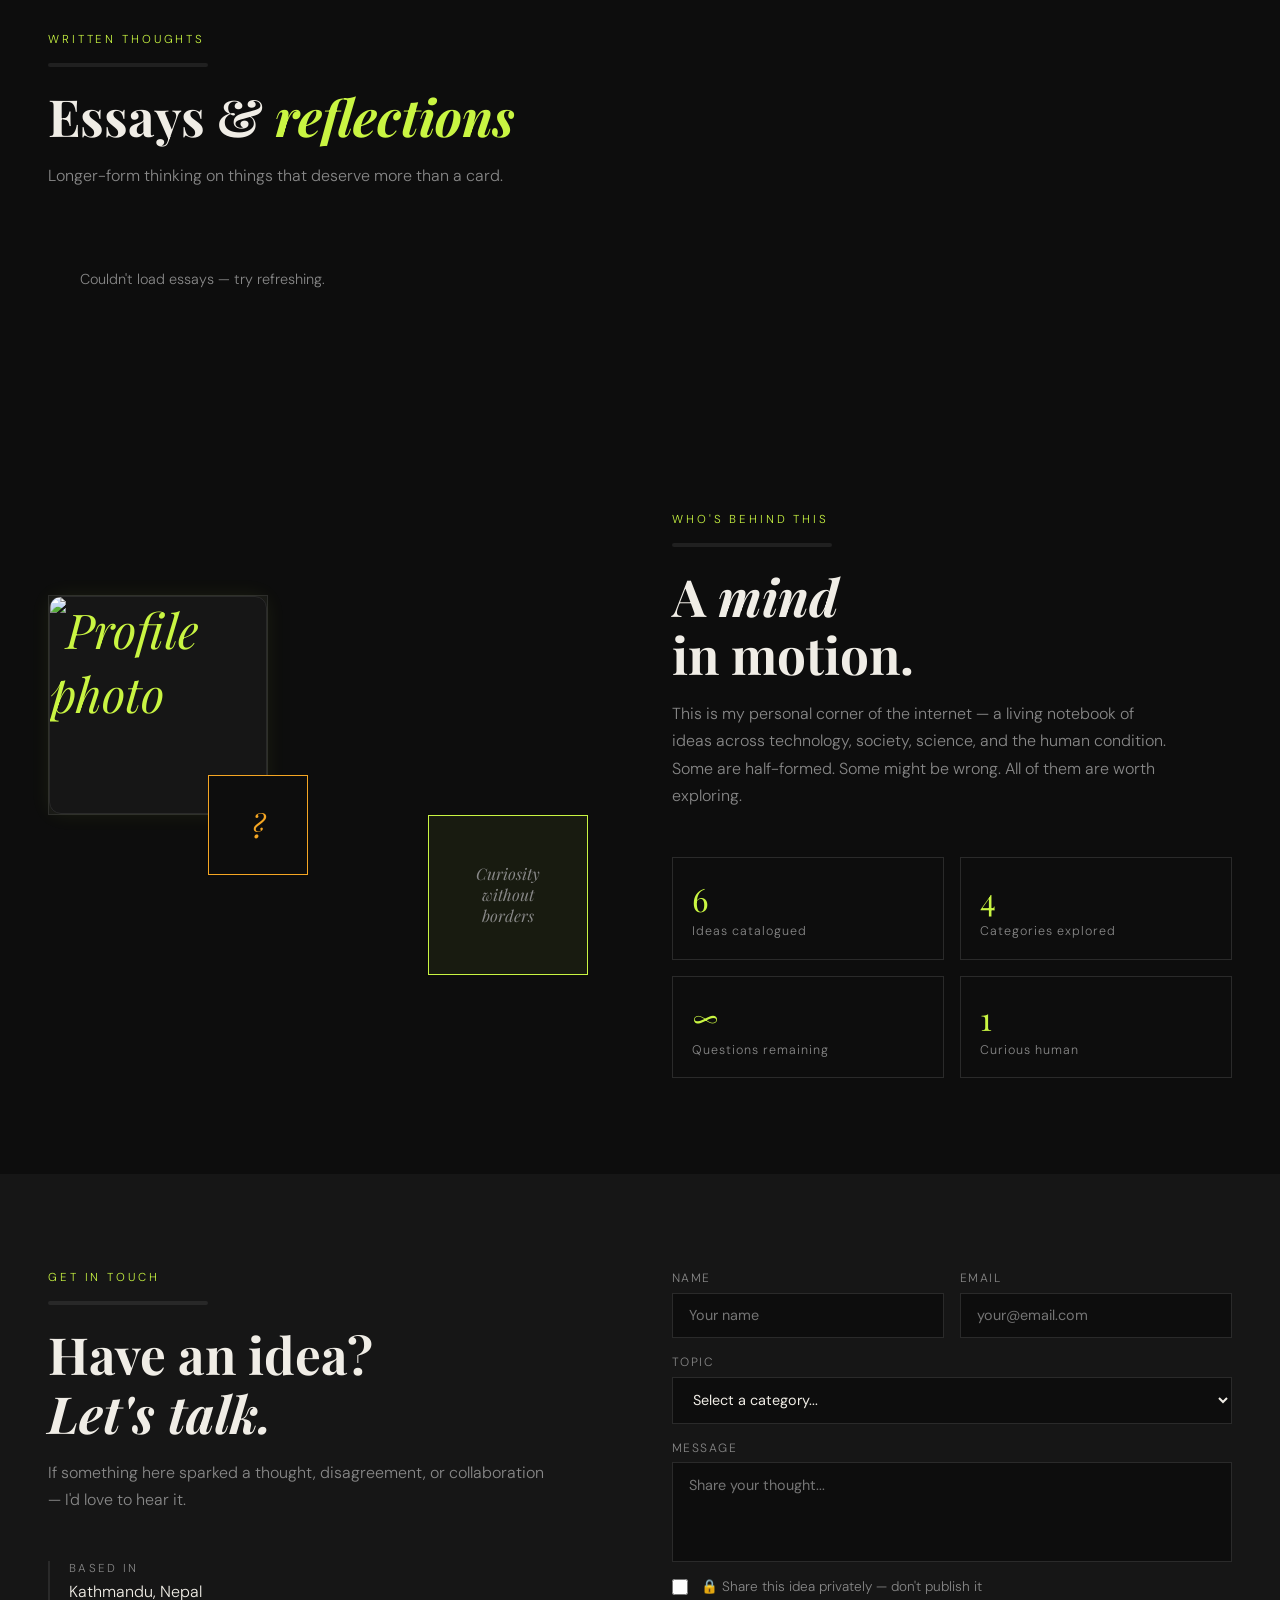
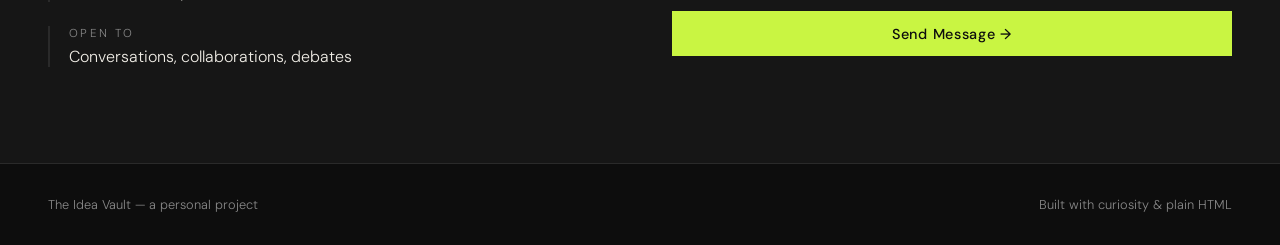
==== commit 71e9bdb7: "Supabase connection upgrade and mobile responsiveness fix" ====
--- a/index.html
+++ b/index.html
@@ -36,10 +36,23 @@
       <li><a href="#contact">Contact</a></li>
     </ul>
     <button class="theme-toggle" id="themeToggle" title="Toggle dark/light mode">☀️</button>
+    <button class="hamburger" id="hamburger" aria-label="Open menu">
+      <span></span><span></span><span></span>
+    </button>
     <div class="scroll-progress-bar">
       <div class="scroll-progress-fill" id="scrollProgressFill"></div>
     </div>
   </nav>
+
+  <!-- MOBILE MENU -->
+  <div class="mobile-menu" id="mobileMenu">
+    <ul>
+      <li><a href="#ideas" onclick="closeMobileMenu()">Ideas</a></li>
+      <li><a href="#blog" onclick="closeMobileMenu()">Essays</a></li>
+      <li><a href="#about" onclick="closeMobileMenu()">About</a></li>
+      <li><a href="#contact" onclick="closeMobileMenu()">Contact</a></li>
+    </ul>
+  </div>
 
   <!-- HERO -->
   <section class="hero" id="home">
@@ -86,7 +99,7 @@
       <div class="modal-tag" id="modalTag"></div>
       <div class="modal-title" id="modalTitle"></div>
       <div class="modal-body" id="modalBody"></div>
-      <div class="rating-block rating-hidden">
+      <div class="rating-block" id="ratingBlock">
         <div class="rating-header">
           <span>Your position</span>
           <span class="rating-value" id="ideaModalRatingLabel">Neutral</span>
@@ -237,5 +250,4 @@
 
   <script src="script.js"></script>
 </body>
-</html>
-
+</html>
--- a/styles.css
+++ b/styles.css
@@ -1136,8 +1136,11 @@
 @media (max-width: 768px) {
   nav { padding: 1.2rem 1.5rem; }
   .hero, section { padding-left: 1.5rem; padding-right: 1.5rem; }
-  #about { grid-template-columns: 1fr; }
-  .about-visual { display: none; }
+  #about { grid-template-columns: 1fr; gap: 2rem; }
+  .about-visual { display: block; margin: 0 auto; width: 280px; height: 320px; }
+  .box1 { width: 180px; height: 180px; }
+  .box2 { width: 140px; height: 140px; bottom: 10px; right: 10px; }
+  .box3 { width: 90px; height: 90px; top: 150px; left: 130px; }
   .contact-wrap { grid-template-columns: 1fr; }
   .form-row { grid-template-columns: 1fr; }
   .nav-logo svg { height: 34px; }
@@ -1145,3 +1148,315 @@
   .essay-full { padding: 2rem 1.5rem; }
   .nav-links { gap: 1rem; }
 }
+
+/* ═══════════════════════════════════════════
+   MOBILE RESPONSIVENESS — COMPLETE FIX
+   ═══════════════════════════════════════════ */
+
+/* Prevent any horizontal overflow at root level */
+html, body {
+  max-width: 100vw;
+  overflow-x: hidden;
+}
+
+/* ── NAV mobile ── */
+@media (max-width: 900px) {
+  nav {
+    padding: 1rem 1.2rem;
+    flex-wrap: nowrap;
+    gap: 0.5rem;
+  }
+  .nav-links {
+    display: none; /* hide text links, keep toggle */
+  }
+  .nav-logo svg {
+    height: 30px;
+  }
+  .theme-toggle {
+    width: 32px;
+    height: 32px;
+    font-size: 0.9rem;
+    flex-shrink: 0;
+  }
+}
+
+/* ── HERO mobile ── */
+@media (max-width: 600px) {
+  .hero {
+    padding: 5rem 1.2rem 2rem;
+    min-height: 100svh;
+  }
+  .hero-bg-text {
+    font-size: clamp(5rem, 28vw, 10rem);
+  }
+  h1 {
+    font-size: clamp(2.2rem, 10vw, 3.5rem);
+  }
+  .hero-sub {
+    font-size: 0.95rem;
+    max-width: 100%;
+  }
+  .hero-cta {
+    flex-direction: column;
+    gap: 0.75rem;
+  }
+  .hero-cta .btn {
+    width: 100%;
+    text-align: center;
+  }
+  .scroll-hint {
+    left: 1.2rem;
+  }
+}
+
+/* ── SECTIONS mobile ── */
+@media (max-width: 600px) {
+  section {
+    padding: 3.5rem 1.2rem;
+  }
+  .section-title {
+    font-size: clamp(1.6rem, 7vw, 2.4rem);
+  }
+  .section-sub {
+    font-size: 0.9rem;
+    max-width: 100%;
+    margin-bottom: 1.5rem;
+  }
+}
+
+/* ── FILTER BAR mobile ── */
+@media (max-width: 600px) {
+  .filter-bar {
+    gap: 0.4rem;
+    margin-bottom: 1.5rem;
+  }
+  .filter-btn {
+    padding: 0.4rem 0.7rem;
+    font-size: 0.72rem;
+  }
+  #randomBtn {
+    margin-left: 0 !important;
+  }
+}
+
+/* ── IDEA CARDS mobile ── */
+@media (max-width: 600px) {
+  .ideas-grid {
+    grid-template-columns: 1fr;
+    gap: 1rem;
+    padding: 0;
+  }
+  .idea-card {
+    padding: 1.3rem;
+  }
+  .card-title {
+    font-size: 1.1rem;
+  }
+}
+
+/* ── MODAL mobile ── */
+@media (max-width: 600px) {
+  .modal-overlay {
+    padding: 0;
+    align-items: flex-end;
+  }
+  .modal {
+    max-width: 100%;
+    width: 100%;
+    max-height: 92dvh;
+    padding: 1.5rem 1.2rem;
+    border-radius: 1.2rem 1.2rem 0 0;
+    border-bottom: none;
+  }
+  .modal-title {
+    font-size: 1.4rem;
+    padding-right: 2rem;
+  }
+  .rating-controls {
+    flex-direction: column;
+    align-items: stretch;
+  }
+  .rating-controls .rating-slider {
+    min-width: unset;
+    width: 100%;
+  }
+  .btn-small {
+    width: 100%;
+    text-align: center;
+  }
+  .modal-actions {
+    flex-direction: column;
+    align-items: flex-start;
+    gap: 0.6rem;
+  }
+}
+
+/* ── ESSAYS GRID mobile ── */
+@media (max-width: 600px) {
+  .essays-grid {
+    grid-template-columns: 1fr;
+    gap: 1.2rem;
+  }
+  .related-essays-grid {
+    grid-template-columns: 1fr;
+  }
+}
+
+/* ── ESSAY FULL-READ OVERLAY mobile ── */
+@media (max-width: 600px) {
+  .essay-overlay {
+    padding: 0;
+    align-items: flex-end;
+  }
+  .essay-full {
+    max-width: 100%;
+    width: 100%;
+    padding: 1.5rem 1.2rem;
+    border-radius: 1.2rem 1.2rem 0 0;
+    max-height: 92dvh;
+  }
+  .essay-full-title {
+    font-size: 1.4rem;
+    padding-right: 2rem;
+  }
+}
+
+/* ── ESSAY PAGE (essay.html) mobile ── */
+@media (max-width: 600px) {
+  .essay-page {
+    padding: 5rem 1.2rem 2rem;
+    border-radius: 0;
+    border-left: none;
+    border-right: none;
+    margin: 0;
+    max-width: 100%;
+  }
+  .essay-page h1 {
+    font-size: clamp(1.5rem, 7vw, 2.2rem);
+  }
+  .essay-rating {
+    max-width: 100%;
+  }
+  .essay-rating .rating-controls {
+    flex-direction: column;
+    align-items: stretch;
+  }
+  .essay-rating .rating-controls .rating-slider {
+    min-width: unset;
+    width: 100%;
+  }
+  .essay-rating .btn-small {
+    width: 100%;
+    text-align: center;
+  }
+  .slider-row {
+    display: flex;
+    justify-content: space-between;
+    font-size: 0.68rem;
+  }
+}
+
+/* ── ABOUT mobile ── */
+@media (max-width: 600px) {
+  #about {
+    grid-template-columns: 1fr;
+    gap: 2rem;
+    padding: 3rem 1.2rem;
+  }
+  .about-visual {
+    width: 240px;
+    height: 280px;
+    margin: 0 auto;
+  }
+  .box1 { width: 160px; height: 160px; }
+  .box2 { width: 120px; height: 120px; bottom: 5px; right: 5px; }
+  .box3 { width: 80px; height: 80px; top: 130px; left: 120px; }
+  .about-stats {
+    grid-template-columns: 1fr 1fr;
+    gap: 0.75rem;
+    margin-top: 1.5rem;
+  }
+  .stat {
+    padding: 1rem;
+  }
+  .stat-num {
+    font-size: 1.6rem;
+  }
+}
+
+/* ── CONTACT mobile ── */
+@media (max-width: 600px) {
+  #contact {
+    padding: 3rem 1.2rem;
+  }
+  .contact-wrap {
+    grid-template-columns: 1fr;
+    gap: 2rem;
+  }
+  .form-row {
+    grid-template-columns: 1fr;
+  }
+  .contact-form .btn {
+    width: 100%;
+    text-align: center;
+  }
+}
+
+/* ── FOOTER mobile ── */
+@media (max-width: 600px) {
+  footer {
+    flex-direction: column;
+    gap: 0.4rem;
+    text-align: center;
+    padding: 1.5rem 1.2rem;
+  }
+}
+
+/* ── HAMBURGER MENU (bonus) ── */
+.hamburger {
+  display: none;
+  flex-direction: column;
+  gap: 5px;
+  background: none;
+  border: none;
+  cursor: pointer;
+  padding: 4px;
+}
+.hamburger span {
+  display: block;
+  width: 22px;
+  height: 2px;
+  background: var(--muted);
+  transition: all 0.3s;
+}
+@media (max-width: 900px) {
+  .hamburger { display: flex; }
+  .mobile-menu {
+    position: fixed;
+    top: 0; left: 0; right: 0;
+    background: var(--surface);
+    border-bottom: 1px solid var(--border);
+    padding: 5rem 2rem 2rem;
+    z-index: 99;
+    transform: translateY(-100%);
+    transition: transform 0.35s ease;
+  }
+  .mobile-menu.open {
+    transform: translateY(0);
+  }
+  .mobile-menu ul {
+    list-style: none;
+    display: flex;
+    flex-direction: column;
+    gap: 1.5rem;
+  }
+  .mobile-menu ul a {
+    font-size: 1.2rem;
+    color: var(--text);
+    text-decoration: none;
+    letter-spacing: 0.08em;
+    text-transform: uppercase;
+    transition: color 0.2s;
+  }
+  .mobile-menu ul a:hover { color: var(--accent); }
+}
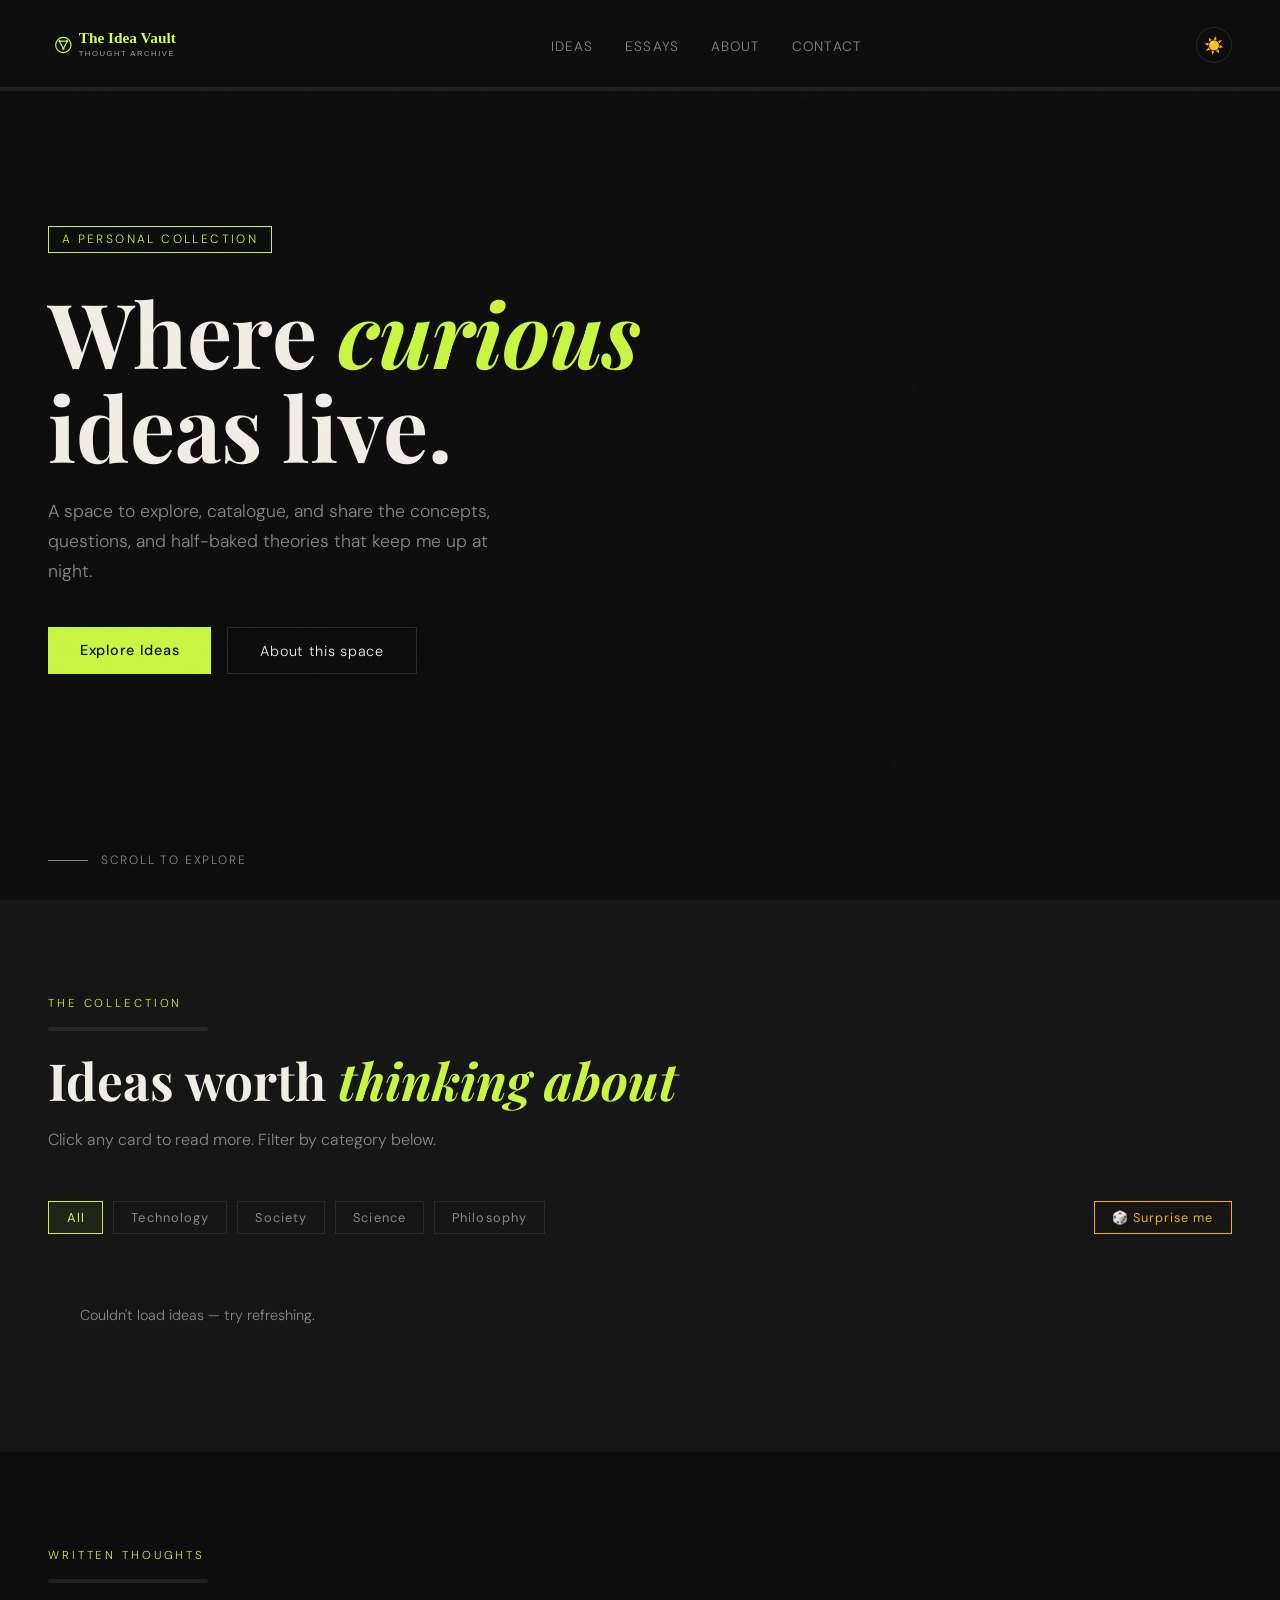
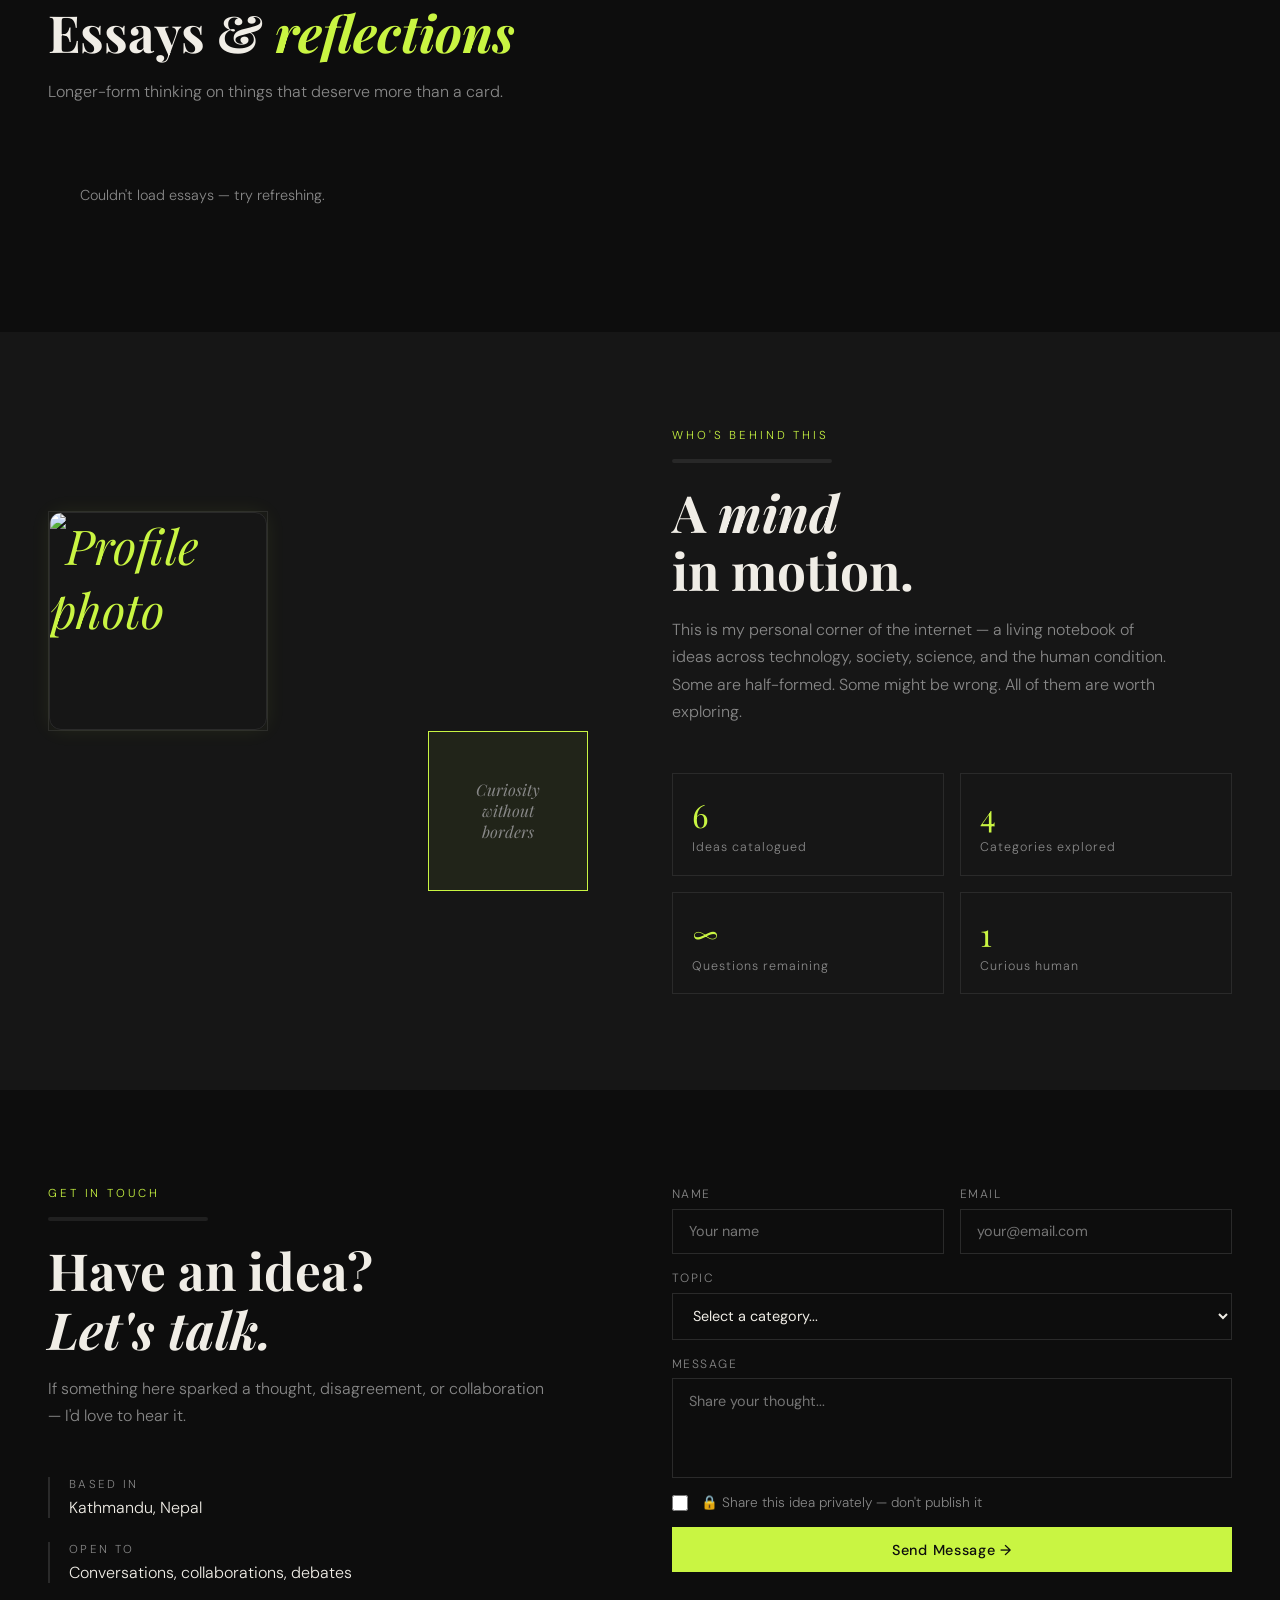
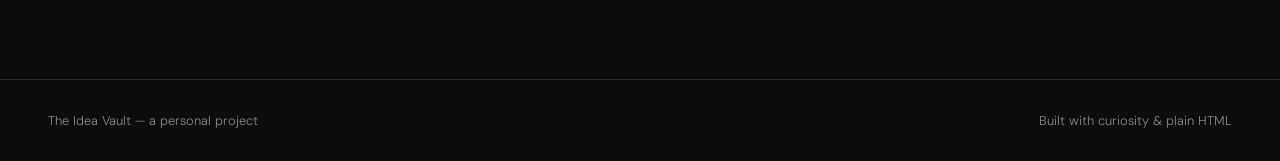
==== commit da126638: "Removed an annoying box" ====
--- a/index.html
+++ b/index.html
@@ -153,7 +153,6 @@
         <img src="https://bhtlygnyjkavfymuyypx.supabase.co/storage/v1/object/public/Images/Profile.jpg" alt="Profile photo" class="about-photo" />
       </div>
       <div class="about-box box2">Curiosity<br>without<br>borders</div>
-      <div class="about-box box3">?</div>
     </div>
     <div>
       <p class="section-label reveal reveal-left">Who's behind this</p>
--- a/styles.css
+++ b/styles.css
@@ -23,7 +23,7 @@
   --text: #27221c;
   --muted: #5e554d;
 }
-body.light .nav-logo { color: var(--accent); text-decoration: none; }
+body.light .nav-logo { color: #4a6200; text-decoration: none; }
 body.light nav.scrolled { background: rgba(242,239,232,0.9); }
 body.light .idea-card:hover { background: #ebe5da; }
 body.light .hero-bg-text { -webkit-text-stroke: 1px #d0ccbf; }
@@ -103,6 +103,10 @@
 body.essay-page-background:not(.light) .essay-page .related-essays p,
 body.essay-page-background:not(.light) .essay-page .related-essays-grid .essay-card-title {
   color: #ebebeb;
+}
+body.essay-page-background:not(.light) .essay-page .related-essays-grid .essay-card-preview,
+body.essay-page-background:not(.light) .essay-page .related-essays-grid .essay-card-date {
+  color: rgba(255,255,255,0.65);
 }
 
 body.essay-page-background:not(.light) .essay-page blockquote {
@@ -758,15 +762,15 @@
   display: block;
   text-decoration: none;
   color: inherit;
-  border: 1px solid rgba(255,255,255,0.08);
-  background: rgba(255,255,255,0.03);
+  border: 1px solid rgba(255,255,255,0.15);
+  background: rgba(30,30,35,0.9);
   transition: transform 0.35s, box-shadow 0.35s, border-color 0.35s, background 0.35s;
 }
 .related-essays-grid .essay-card:hover {
   transform: translateY(-4px);
   box-shadow: 0 20px 50px rgba(0,0,0,0.35);
   border-color: rgba(201,245,66,0.45);
-  background: rgba(255,255,255,0.05);
+  background: rgba(40,40,45,0.95);
 }
 .related-essays-grid .essay-card .essay-card-body {
   padding: 1.5rem;
@@ -964,6 +968,7 @@
   color: var(--text);
 }
 #about {
+  background: var(--surface);
   display: grid;
   grid-template-columns: 1fr 1fr;
   gap: 4rem;
@@ -1038,7 +1043,7 @@
 }
 
 /* ── CONTACT ── */
-#contact { background: var(--surface); }
+#contact { background: var(--bg); }
 .contact-wrap {
   display: grid;
   grid-template-columns: 1fr 1fr;
@@ -1146,7 +1151,6 @@
   .nav-logo svg { height: 34px; }
   footer { flex-direction: column; gap: 0.5rem; text-align: center; }
   .essay-full { padding: 2rem 1.5rem; }
-  .nav-links { gap: 1rem; }
 }
 
 /* ═══════════════════════════════════════════
@@ -1429,21 +1433,25 @@
   background: var(--muted);
   transition: all 0.3s;
 }
+/* Mobile menu — hidden everywhere by default */
+.mobile-menu {
+  display: none;
+  position: fixed;
+  top: 0; left: 0; right: 0;
+  background: var(--surface);
+  border-bottom: 1px solid var(--border);
+  padding: 5rem 2rem 2rem;
+  z-index: 99;
+  transform: translateY(-100%);
+  transition: transform 0.35s ease;
+}
+.mobile-menu.open {
+  transform: translateY(0);
+}
+
 @media (max-width: 900px) {
   .hamburger { display: flex; }
-  .mobile-menu {
-    position: fixed;
-    top: 0; left: 0; right: 0;
-    background: var(--surface);
-    border-bottom: 1px solid var(--border);
-    padding: 5rem 2rem 2rem;
-    z-index: 99;
-    transform: translateY(-100%);
-    transition: transform 0.35s ease;
-  }
-  .mobile-menu.open {
-    transform: translateY(0);
-  }
+  .mobile-menu { display: block; }
   .mobile-menu ul {
     list-style: none;
     display: flex;
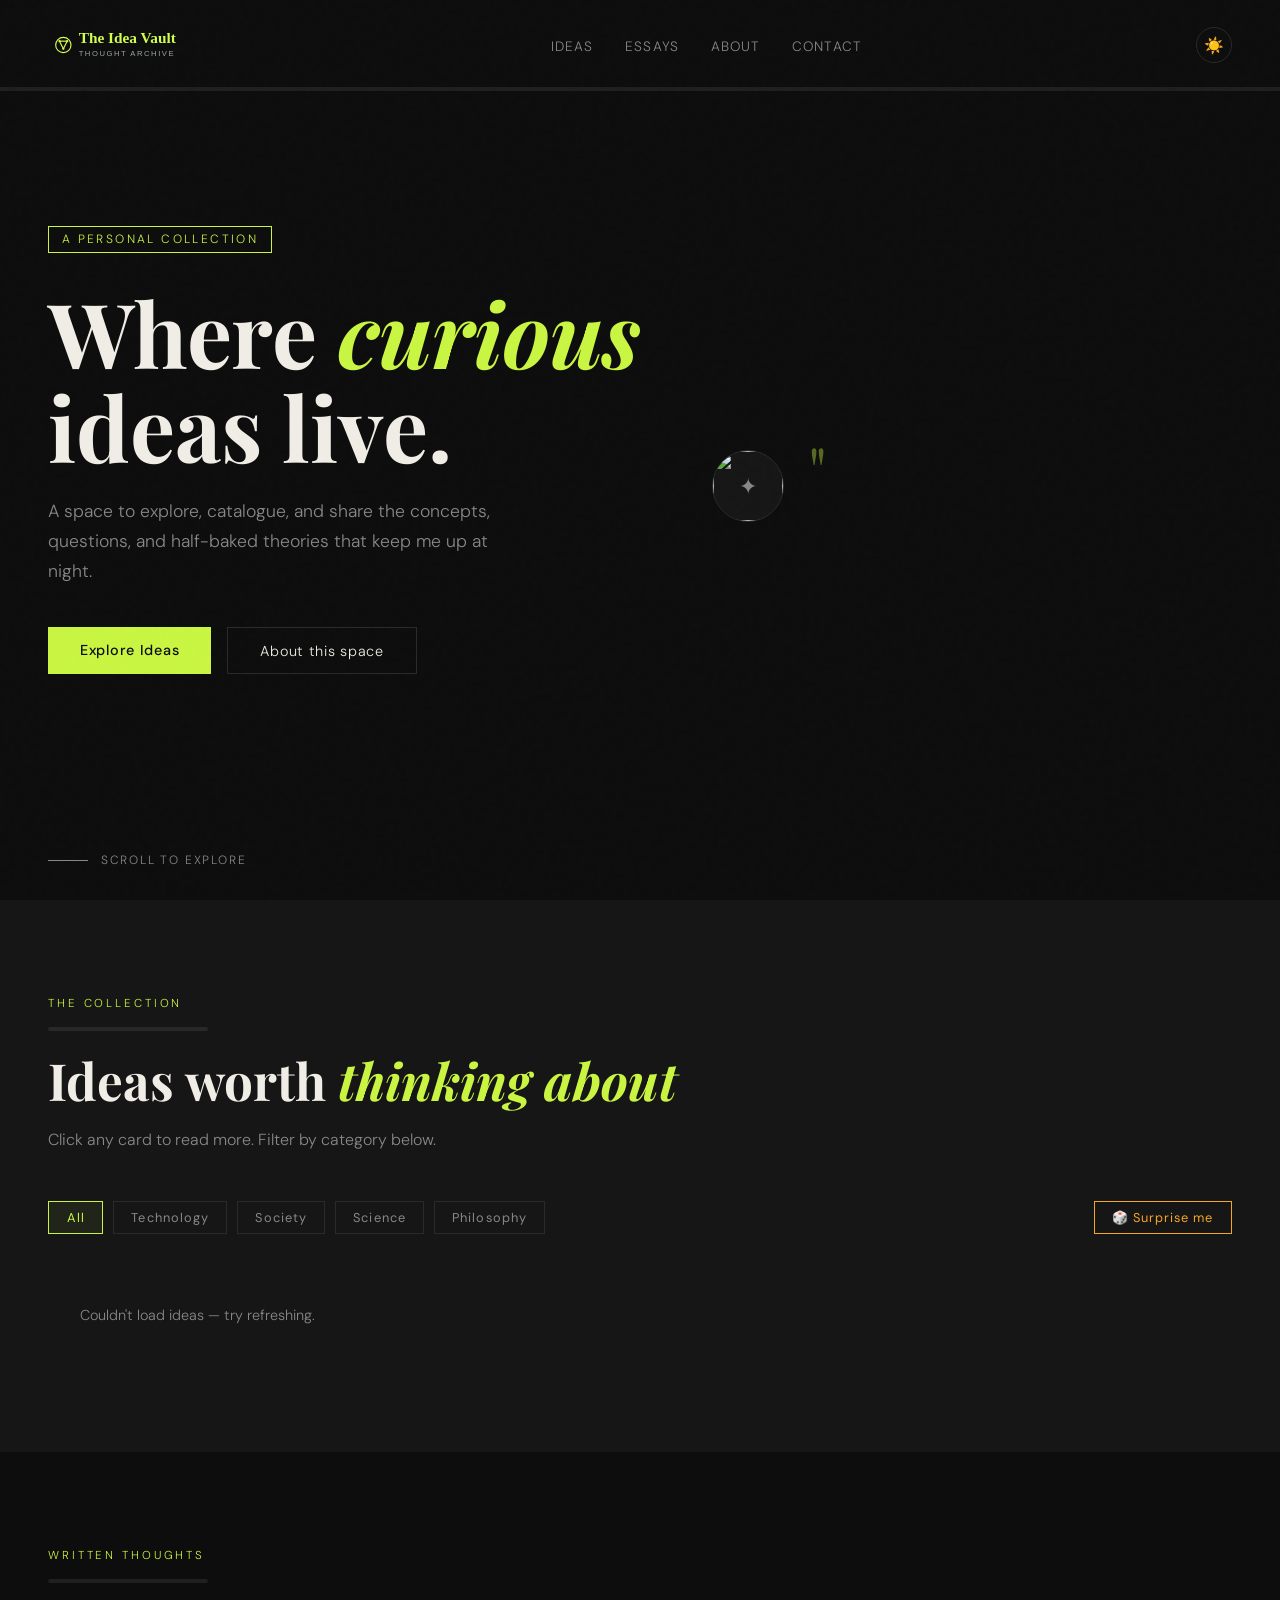
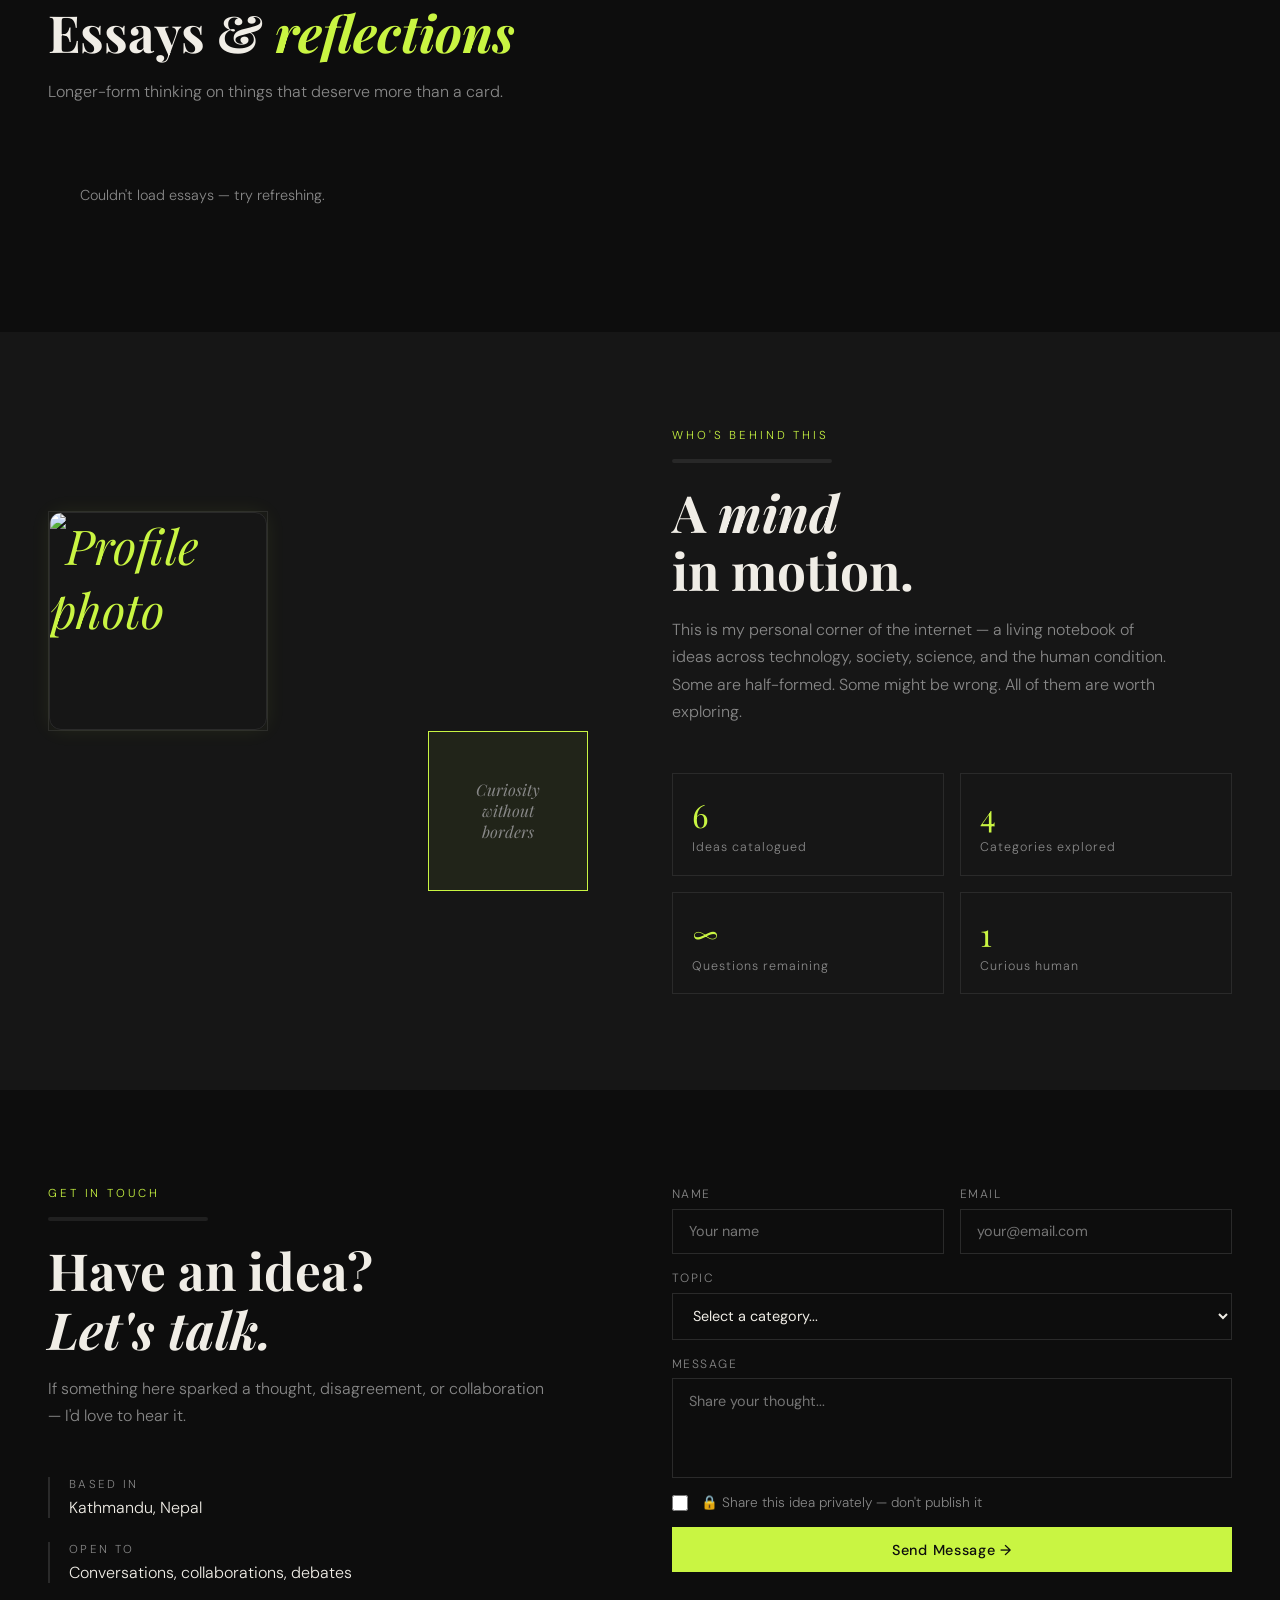
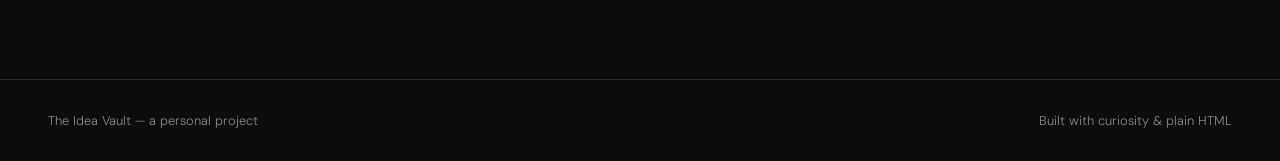
==== commit fc7f990f: "Added a quotes section on homepage" ====
--- a/index.html
+++ b/index.html
@@ -65,6 +65,21 @@
         <a href="#about" class="btn btn-ghost">About this space</a>
       </div>
     </div>
+    <div class="quotes-widget" id="quotesWidget">
+      <div class="quotes-portrait-wrap">
+        <img class="quotes-portrait" id="quotesPortrait" src="" alt="" />
+        <div class="quotes-portrait-placeholder" id="quotesPortraitPlaceholder">✦</div>
+      </div>
+      <div class="quotes-content">
+        <div class="quotes-mark">"</div>
+        <blockquote class="quotes-text" id="quotesText"></blockquote>
+        <div class="quotes-meta">
+          <span class="quotes-author" id="quotesAuthor"></span>
+          <span class="quotes-source" id="quotesSource"></span>
+        </div>
+        <div class="quotes-dots" id="quotesDots"></div>
+      </div>
+    </div>
     <div class="scroll-hint">
       <div class="scroll-line"></div>
       Scroll to explore
--- a/styles.css
+++ b/styles.css
@@ -23,7 +23,8 @@
   --text: #27221c;
   --muted: #5e554d;
 }
-body.light .nav-logo { color: #4a6200; text-decoration: none; }
+body.light .nav-logo,
+body.light .nav-logo:hover { color: #4f6322 !important; text-decoration: none; }
 body.light nav.scrolled { background: rgba(242,239,232,0.9); }
 body.light .idea-card:hover { background: #ebe5da; }
 body.light .hero-bg-text { -webkit-text-stroke: 1px #d0ccbf; }
@@ -1467,4 +1468,161 @@
     transition: color 0.2s;
   }
   .mobile-menu ul a:hover { color: var(--accent); }
+}
+
+/* ── QUOTES WIDGET ── */
+.quotes-widget {
+  position: absolute;
+  right: 3rem;
+  top: 50%;
+  transform: translateY(-50%);
+  width: 42%;
+  max-width: 520px;
+  display: flex;
+  align-items: flex-start;
+  gap: 1.5rem;
+  opacity: 0;
+  animation: fadeUp 0.8s 1.4s forwards;
+}
+
+.quotes-portrait-wrap {
+  flex-shrink: 0;
+  width: 72px;
+  height: 72px;
+  border-radius: 50%;
+  overflow: hidden;
+  border: 1px solid var(--border);
+  position: relative;
+  background: var(--surface);
+}
+
+.quotes-portrait {
+  width: 100%;
+  height: 100%;
+  object-fit: cover;
+  object-position: top center;
+  display: block;
+  transition: opacity 0.5s ease;
+}
+
+.quotes-portrait-placeholder {
+  position: absolute;
+  inset: 0;
+  display: flex;
+  align-items: center;
+  justify-content: center;
+  font-size: 1.4rem;
+  color: var(--muted);
+}
+
+.quotes-content {
+  flex: 1;
+  min-width: 0;
+}
+
+.quotes-mark {
+  font-family: 'Playfair Display', serif;
+  font-size: 4rem;
+  line-height: 0.6;
+  color: var(--accent);
+  opacity: 0.4;
+  margin-bottom: 0.5rem;
+  user-select: none;
+}
+
+.quotes-text {
+  font-family: 'Playfair Display', serif;
+  font-style: italic;
+  font-size: clamp(0.9rem, 1.4vw, 1.1rem);
+  line-height: 1.6;
+  color: var(--text);
+  margin: 0 0 1rem;
+  border: none;
+  padding: 0;
+  transition: opacity 0.5s ease, transform 0.5s ease;
+}
+
+.quotes-text.fading {
+  opacity: 0;
+  transform: translateY(8px);
+}
+
+.quotes-meta {
+  display: flex;
+  flex-direction: column;
+  gap: 0.2rem;
+  transition: opacity 0.5s ease;
+}
+
+.quotes-meta.fading { opacity: 0; }
+
+.quotes-author {
+  font-size: 0.8rem;
+  font-weight: 500;
+  letter-spacing: 0.1em;
+  text-transform: uppercase;
+  color: var(--accent);
+}
+
+.quotes-source {
+  font-size: 0.72rem;
+  color: var(--muted);
+  font-style: italic;
+  letter-spacing: 0.05em;
+}
+
+.quotes-dots {
+  display: flex;
+  gap: 6px;
+  margin-top: 1rem;
+  align-items: center;
+}
+
+.quotes-dot {
+  width: 5px;
+  height: 5px;
+  border-radius: 50%;
+  background: var(--border);
+  cursor: pointer;
+  transition: background 0.3s, transform 0.3s;
+  border: none;
+  padding: 0;
+}
+
+.quotes-dot.active {
+  background: var(--accent);
+  transform: scale(1.4);
+}
+
+.quotes-dot:hover { background: var(--muted); }
+
+/* Light mode adjustments */
+body.light .quotes-mark { opacity: 0.3; }
+body.light .quotes-text { color: var(--text); }
+
+/* Responsive — hide on mobile, show stacked on tablet */
+@media (max-width: 1024px) {
+  .quotes-widget {
+    position: static;
+    transform: none;
+    width: 100%;
+    max-width: 100%;
+    margin-top: 3rem;
+    opacity: 0;
+    animation: fadeUp 0.8s 1.6s forwards;
+  }
+}
+
+@media (max-width: 600px) {
+  .quotes-widget {
+    flex-direction: column;
+    gap: 1rem;
+    margin-top: 2rem;
+  }
+  .quotes-portrait-wrap {
+    width: 52px;
+    height: 52px;
+  }
+  .quotes-mark { font-size: 2.8rem; }
+  .quotes-text { font-size: 0.88rem; }
 }
